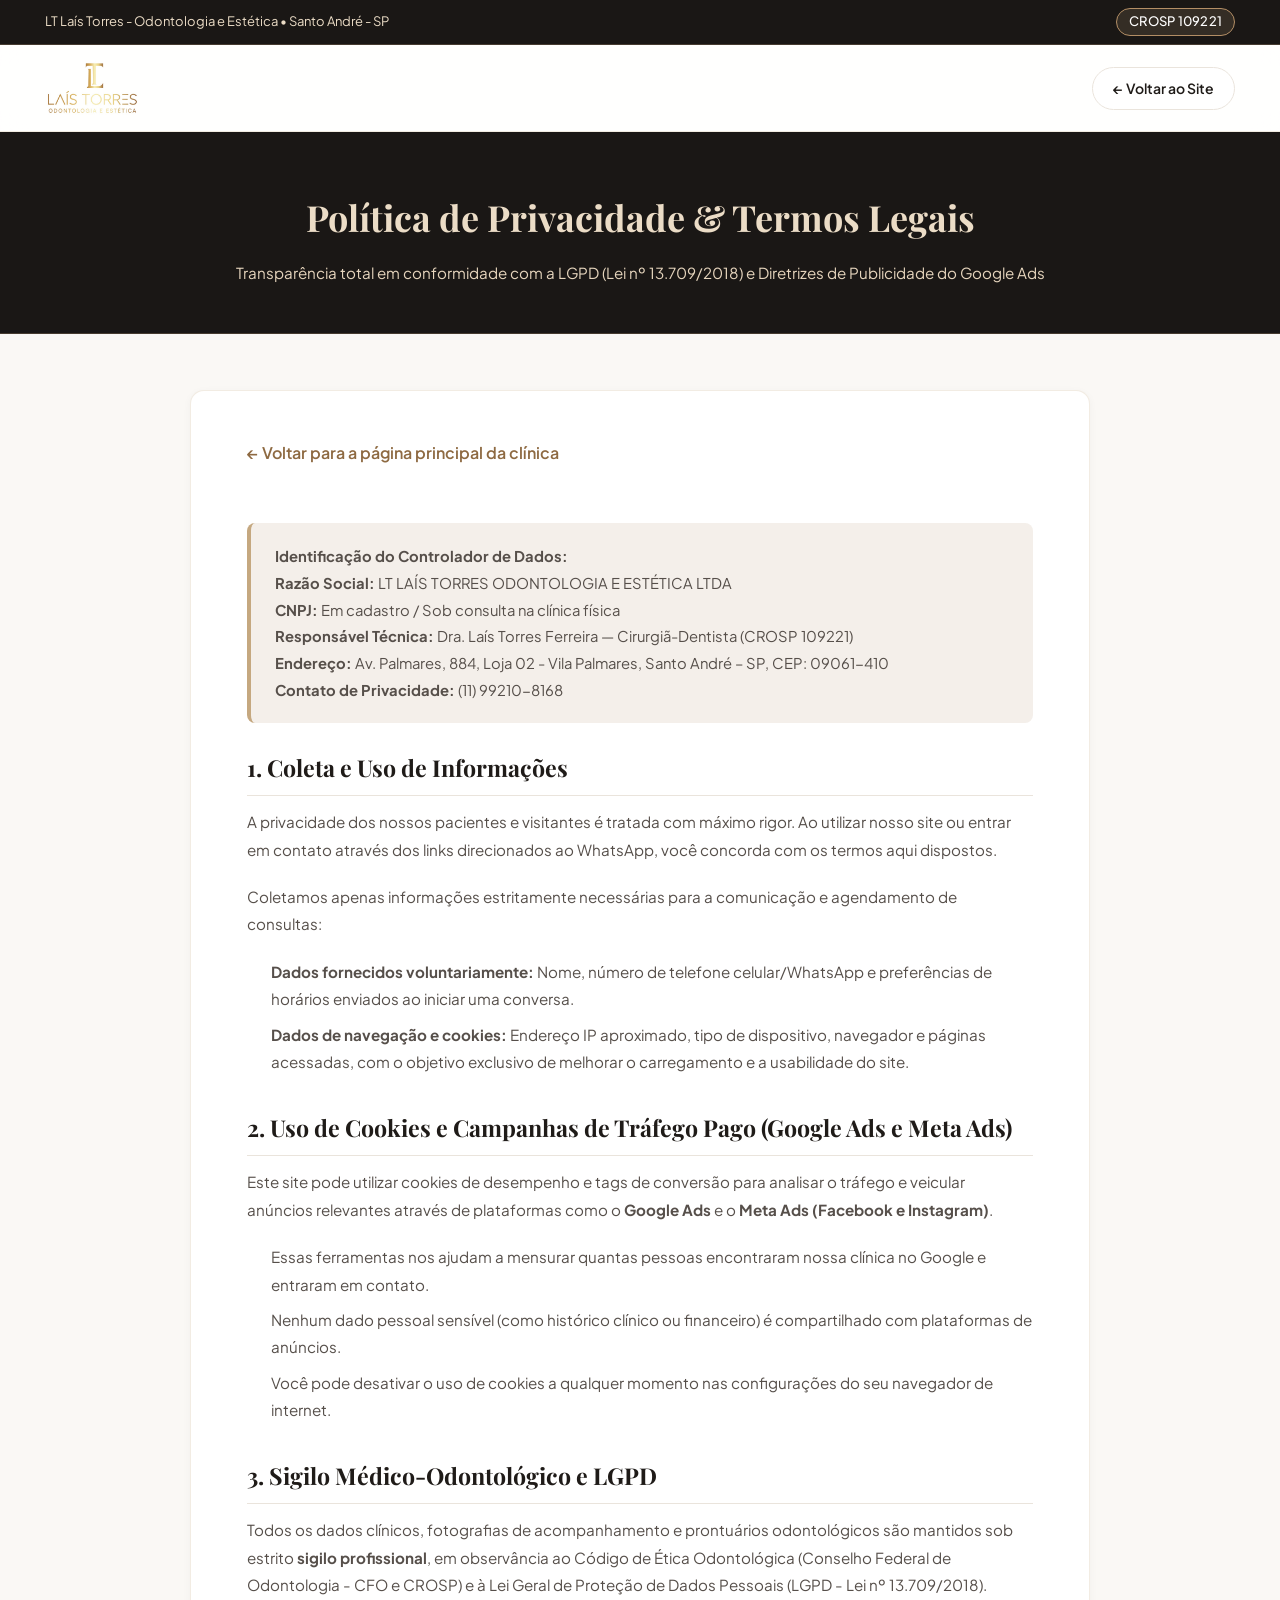
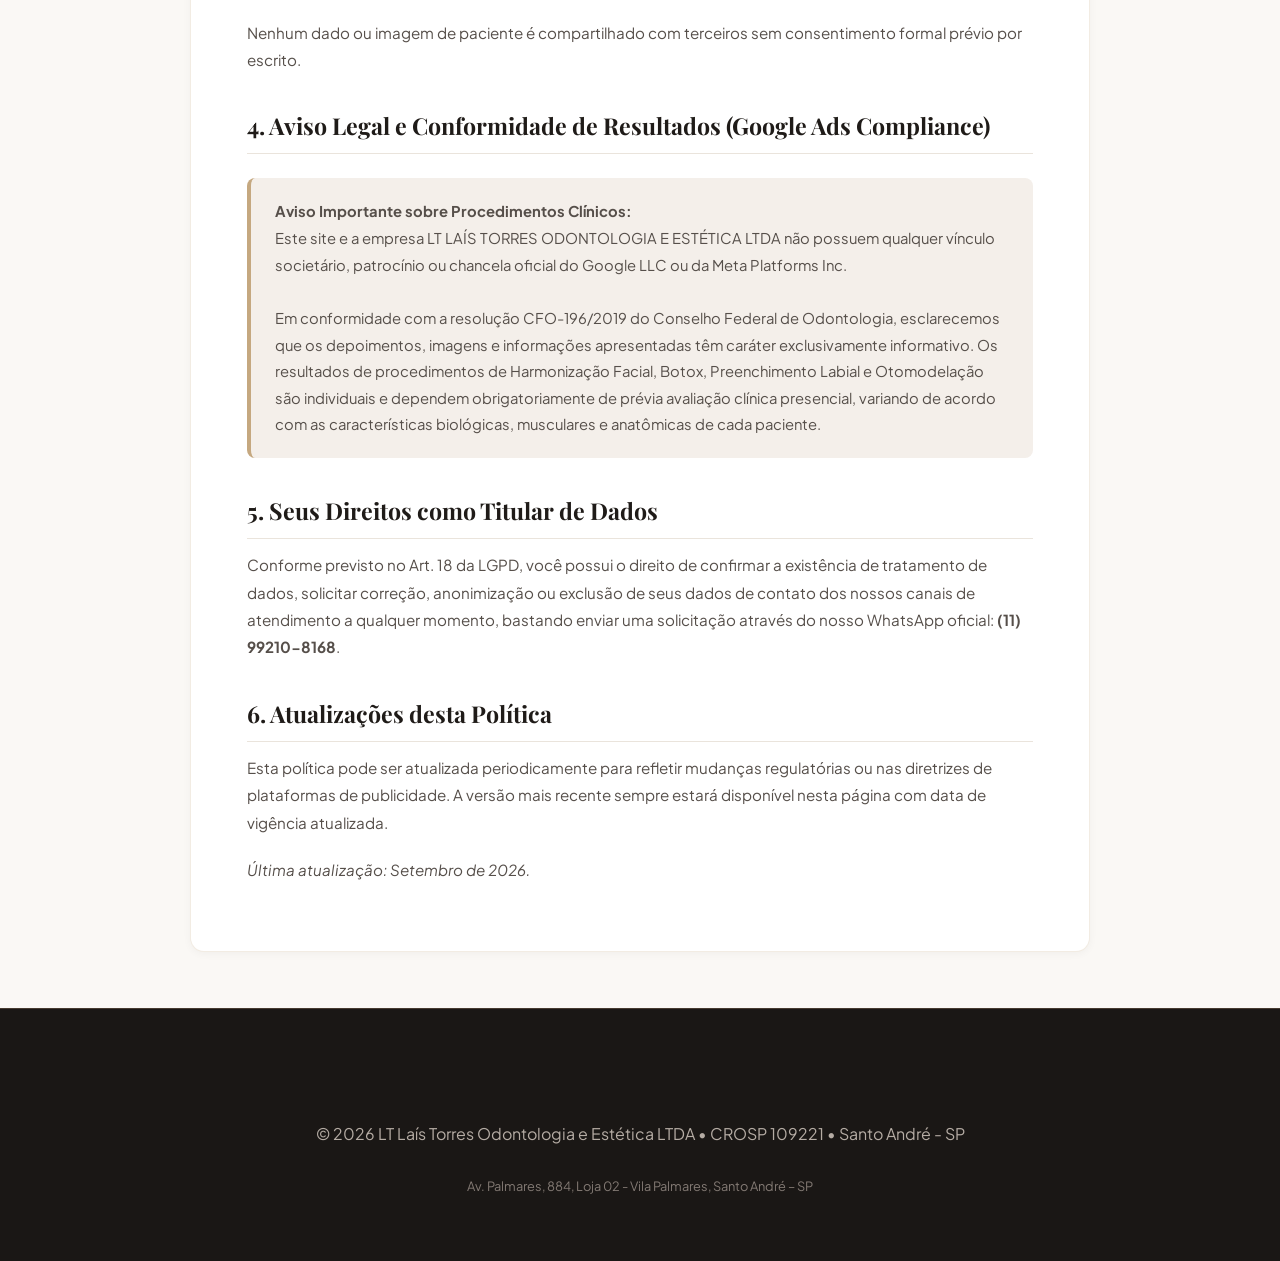
==== politica-de-privacidade.html @ 97883594 "feat: adiciona pagina de Politica de Privacidade, dados legais (CNPJ/Razao Social) e conformidade Go" ====
<!DOCTYPE html>
<html lang="pt-BR">
<head>
  <meta charset="UTF-8" />
  <meta name="viewport" content="width=device-width, initial-scale=1.0" />
  <title>Política de Privacidade & Termos de Uso | Dra. Laís Torres - Santo André</title>
  
  <meta name="description" content="Política de Privacidade e Proteção de Dados (LGPD) da Clínica Dra. Laís Torres - Odontologia e Estética em Santo André - SP." />
  <meta name="robots" content="noindex, follow" />
  <link rel="canonical" href="https://ricardorickbony-lgtm.github.io/clinica-lais-torres/politica-de-privacidade.html" />

  <!-- Google Fonts: Playfair Display + Plus Jakarta Sans -->
  <link rel="preconnect" href="https://fonts.googleapis.com" />
  <link rel="preconnect" href="https://fonts.gstatic.com" crossorigin />
  <link href="https://fonts.googleapis.com/css2?family=Playfair+Display:wght@600;700&family=Plus+Jakarta+Sans:wght@300;400;500;600;700&display=swap" rel="stylesheet" />

  <link rel="stylesheet" href="css/styles.css" />
  <style>
    .legal-page-header {
      background: var(--dark-bg);
      color: #FFFFFF;
      padding: 3.5rem 0 3rem;
      border-bottom: 1px solid var(--dark-border);
      text-align: center;
    }
    .legal-page-header h1 {
      font-family: var(--font-serif);
      font-size: 2.25rem;
      color: var(--text-gold-light);
      margin-bottom: 0.75rem;
    }
    .legal-page-header p {
      color: var(--gold-300);
      font-size: 0.95rem;
    }
    .legal-content-wrap {
      max-width: 900px;
      margin: 3.5rem auto;
      background: #FFFFFF;
      padding: 3rem 3.5rem;
      border-radius: var(--radius-md);
      border: 1px solid var(--border-light);
      box-shadow: var(--shadow-sm);
      line-height: 1.8;
      color: var(--text-secondary);
    }
    .legal-content-wrap h2 {
      font-family: var(--font-serif);
      font-size: 1.45rem;
      color: var(--text-primary);
      margin-top: 2rem;
      margin-bottom: 0.75rem;
      border-bottom: 1px solid var(--border-subtle);
      padding-bottom: 0.4rem;
    }
    .legal-content-wrap h2:first-of-type {
      margin-top: 0;
    }
    .legal-content-wrap p, .legal-content-wrap ul {
      margin-bottom: 1.25rem;
      font-size: 0.95rem;
    }
    .legal-content-wrap ul {
      padding-left: 1.5rem;
    }
    .legal-content-wrap li {
      margin-bottom: 0.5rem;
    }
    .legal-highlight-box {
      background: var(--bg-surface-alt);
      border-left: 4px solid var(--gold-500);
      padding: 1.25rem 1.5rem;
      border-radius: var(--radius-sm);
      margin: 1.5rem 0;
      font-size: 0.925rem;
    }
    .btn-back-home {
      display: inline-flex;
      align-items: center;
      gap: 0.5rem;
      color: var(--gold-700);
      font-weight: 600;
      margin-bottom: 2rem;
      text-decoration: none;
    }
    .btn-back-home:hover {
      color: var(--text-primary);
    }
    @media (max-width: 768px) {
      .legal-content-wrap {
        padding: 2rem 1.5rem;
        margin: 1.5rem auto;
      }
      .legal-page-header h1 {
        font-size: 1.75rem;
      }
    }
  </style>
</head>
<body>

  <!-- Top bar minimalista -->
  <aside class="top-bar">
    <div class="container top-bar-content">
      <div class="top-bar-item">
        <span>LT Laís Torres - Odontologia e Estética • Santo André - SP</span>
      </div>
      <div class="top-bar-item badge-cro">
        <span>CROSP 109221</span>
      </div>
    </div>
  </aside>

  <!-- Header simples -->
  <header class="site-header">
    <div class="container header-container">
      <a href="index.html" class="brand" aria-label="Voltar para a página inicial">
        <img src="assets/logo-lais-torres-oficial.png" alt="Dra. Laís Torres - Odontologia e Estética" class="brand-logo-img">
      </a>
      <div class="header-action">
        <a href="index.html" class="btn btn-secondary btn-sm">
          <span>&larr; Voltar ao Site</span>
        </a>
      </div>
    </div>
  </header>

  <header class="legal-page-header">
    <div class="container">
      <h1>Política de Privacidade & Termos Legais</h1>
      <p>Transparência total em conformidade com a LGPD (Lei nº 13.709/2018) e Diretrizes de Publicidade do Google Ads</p>
    </div>
  </header>

  <main class="container">
    <div class="legal-content-wrap">
      <a href="index.html" class="btn-back-home">&larr; Voltar para a página principal da clínica</a>

      <div class="legal-highlight-box">
        <strong>Identificação do Controlador de Dados:</strong><br/>
        <strong>Razão Social:</strong> LT LAÍS TORRES ODONTOLOGIA E ESTÉTICA LTDA<br/>
        <strong>CNPJ:</strong> Em cadastro / Sob consulta na clínica física<br/>
        <strong>Responsável Técnica:</strong> Dra. Laís Torres Ferreira — Cirurgiã-Dentista (CROSP 109221)<br/>
        <strong>Endereço:</strong> Av. Palmares, 884, Loja 02 - Vila Palmares, Santo André – SP, CEP: 09061-410<br/>
        <strong>Contato de Privacidade:</strong> (11) 99210-8168
      </div>

      <h2>1. Coleta e Uso de Informações</h2>
      <p>A privacidade dos nossos pacientes e visitantes é tratada com máximo rigor. Ao utilizar nosso site ou entrar em contato através dos links direcionados ao WhatsApp, você concorda com os termos aqui dispostos.</p>
      <p>Coletamos apenas informações estritamente necessárias para a comunicação e agendamento de consultas:</p>
      <ul>
        <li><strong>Dados fornecidos voluntariamente:</strong> Nome, número de telefone celular/WhatsApp e preferências de horários enviados ao iniciar uma conversa.</li>
        <li><strong>Dados de navegação e cookies:</strong> Endereço IP aproximado, tipo de dispositivo, navegador e páginas acessadas, com o objetivo exclusivo de melhorar o carregamento e a usabilidade do site.</li>
      </ul>

      <h2>2. Uso de Cookies e Campanhas de Tráfego Pago (Google Ads e Meta Ads)</h2>
      <p>Este site pode utilizar cookies de desempenho e tags de conversão para analisar o tráfego e veicular anúncios relevantes através de plataformas como o <strong>Google Ads</strong> e o <strong>Meta Ads (Facebook e Instagram)</strong>.</p>
      <ul>
        <li>Essas ferramentas nos ajudam a mensurar quantas pessoas encontraram nossa clínica no Google e entraram em contato.</li>
        <li>Nenhum dado pessoal sensível (como histórico clínico ou financeiro) é compartilhado com plataformas de anúncios.</li>
        <li>Você pode desativar o uso de cookies a qualquer momento nas configurações do seu navegador de internet.</li>
      </ul>

      <h2>3. Sigilo Médico-Odontológico e LGPD</h2>
      <p>Todos os dados clínicos, fotografias de acompanhamento e prontuários odontológicos são mantidos sob estrito <strong>sigilo profissional</strong>, em observância ao Código de Ética Odontológica (Conselho Federal de Odontologia - CFO e CROSP) e à Lei Geral de Proteção de Dados Pessoais (LGPD - Lei nº 13.709/2018).</p>
      <p>Nenhum dado ou imagem de paciente é compartilhado com terceiros sem consentimento formal prévio por escrito.</p>

      <h2>4. Aviso Legal e Conformidade de Resultados (Google Ads Compliance)</h2>
      <div class="legal-highlight-box">
        <strong>Aviso Importante sobre Procedimentos Clínicos:</strong><br/>
        Este site e a empresa LT LAÍS TORRES ODONTOLOGIA E ESTÉTICA LTDA não possuem qualquer vínculo societário, patrocínio ou chancela oficial do Google LLC ou da Meta Platforms Inc.
        <br/><br/>
        Em conformidade com a resolução CFO-196/2019 do Conselho Federal de Odontologia, esclarecemos que os depoimentos, imagens e informações apresentadas têm caráter exclusivamente informativo. Os resultados de procedimentos de Harmonização Facial, Botox, Preenchimento Labial e Otomodelação são individuais e dependem obrigatoriamente de prévia avaliação clínica presencial, variando de acordo com as características biológicas, musculares e anatômicas de cada paciente.
      </div>

      <h2>5. Seus Direitos como Titular de Dados</h2>
      <p>Conforme previsto no Art. 18 da LGPD, você possui o direito de confirmar a existência de tratamento de dados, solicitar correção, anonimização ou exclusão de seus dados de contato dos nossos canais de atendimento a qualquer momento, bastando enviar uma solicitação através do nosso WhatsApp oficial: <strong>(11) 99210-8168</strong>.</p>

      <h2>6. Atualizações desta Política</h2>
      <p>Esta política pode ser atualizada periodicamente para refletir mudanças regulatórias ou nas diretrizes de plataformas de publicidade. A versão mais recente sempre estará disponível nesta página com data de vigência atualizada.</p>
      <p><em>Última atualização: Setembro de 2026.</em></p>
    </div>
  </main>

  <footer class="site-footer">
    <div class="container footer-bottom-content" style="text-align: center; padding: 2rem 0;">
      <p>© 2026 LT Laís Torres Odontologia e Estética LTDA • CROSP 109221 • Santo André - SP</p>
      <p style="font-size: 0.8rem; color: var(--text-muted); margin-top: 0.5rem;">
        Av. Palmares, 884, Loja 02 - Vila Palmares, Santo André – SP
      </p>
    </div>
  </footer>

</body>
</html>
---- css/styles.css ----
/* ==========================================================================
   Dra. Laís Torres - Landing Page de Alta Conversão & SEO Local
   Design System: Luxo, Estética Facial, Odontologia & Sofisticação
   ========================================================================== */

:root {
  /* Paleta Primária - Ouro Acetinado / Champagne Bronze */
  --gold-300: #E6D5BD;
  --gold-400: #D4B993;
  --gold-500: #C5A880;
  --gold-600: #B38E65;
  --gold-700: #8E6A42;
  --gold-glow: rgba(197, 168, 128, 0.25);

  /* Neutros Claros / Pele & Seda */
  --bg-body: #FAF8F5;
  --bg-surface: #FFFFFF;
  --bg-surface-alt: #F4EFEA;
  --bg-glass: rgba(255, 255, 255, 0.88);
  --border-light: rgba(197, 168, 128, 0.22);
  --border-subtle: #EAE4DC;

  /* Neutros Escuros / Carvão & Tipografia Nobre */
  --text-primary: #1F1B18;
  --text-secondary: #564F4A;
  --text-muted: #837A74;
  --text-on-dark: #FFFFFF;
  --text-gold-light: #EBDCC6;

  /* Dark Theme Elements / Banner Nobre */
  --dark-bg: #1A1715;
  --dark-surface: #25211E;
  --dark-border: rgba(197, 168, 128, 0.25);

  /* WhatsApp & Interação */
  --whatsapp: #25D366;
  --whatsapp-hover: #20BA5A;
  --whatsapp-glow: rgba(37, 211, 102, 0.35);

  /* Tipografia */
  --font-serif: 'Playfair Display', Georgia, serif;
  --font-sans: 'Plus Jakarta Sans', system-ui, -apple-system, sans-serif;

  /* Efeitos e Sombras */
  --shadow-sm: 0 2px 8px rgba(31, 27, 24, 0.04);
  --shadow-md: 0 8px 24px rgba(31, 27, 24, 0.08);
  --shadow-lg: 0 16px 40px rgba(31, 27, 24, 0.12);
  --shadow-gold: 0 8px 25px rgba(197, 168, 128, 0.3);

  /* Transições Suaves */
  --transition-fast: 0.2s cubic-bezier(0.4, 0, 0.2, 1);
  --transition-normal: 0.35s cubic-bezier(0.4, 0, 0.2, 1);
  --transition-slow: 0.6s cubic-bezier(0.4, 0, 0.2, 1);

  --radius-sm: 8px;
  --radius-md: 14px;
  --radius-lg: 22px;
  --radius-pill: 9999px;
}

/* Reset Universal & Base */
*, *::before, *::after {
  box-sizing: border-box;
  margin: 0;
  padding: 0;
}

html {
  scroll-behavior: smooth;
  font-size: 16px;
  -webkit-font-smoothing: antialiased;
  -moz-osx-font-smoothing: grayscale;
}

body {
  font-family: var(--font-sans);
  background-color: var(--bg-body);
  color: var(--text-primary);
  line-height: 1.65;
  overflow-x: hidden;
}

img, svg {
  display: block;
  max-width: 100%;
}

a {
  color: inherit;
  text-decoration: none;
  transition: var(--transition-fast);
}

ul {
  list-style: none;
}

button {
  font-family: inherit;
  border: none;
  background: none;
  cursor: pointer;
  outline: none;
}

/* Container Responsivo */
.container {
  width: 100%;
  max-width: 1200px;
  margin-left: auto;
  margin-right: auto;
  padding-left: 1.5rem;
  padding-right: 1.5rem;
}

/* ==========================================================================
   1. Top Bar Informativa
   ========================================================================== */
.top-bar {
  background-color: var(--dark-bg);
  color: var(--text-gold-light);
  font-size: 0.8125rem;
  border-bottom: 1px solid var(--dark-border);
  padding: 0.5rem 0;
}

.top-bar-content {
  display: flex;
  justify-content: space-between;
  align-items: center;
  flex-wrap: wrap;
  gap: 1.25rem;
  width: 100%;
  max-width: 1650px;
  margin-left: auto;
  margin-right: auto;
  padding-left: clamp(1.5rem, 3.5vw, 4rem);
  padding-right: clamp(1.5rem, 3.5vw, 4rem);
}

.top-bar-item {
  display: flex;
  align-items: center;
  gap: 0.4rem;
}

.top-bar-item .icon {
  width: 14px;
  height: 14px;
  color: var(--gold-400);
}

.badge-cro {
  background: rgba(197, 168, 128, 0.15);
  border: 1px solid var(--gold-600);
  border-radius: var(--radius-pill);
  padding: 0.15rem 0.75rem;
  color: #FFFFFF;
  font-weight: 500;
  letter-spacing: 0.02em;
}

.top-bar-link a {
  display: flex;
  align-items: center;
  gap: 0.35rem;
  color: var(--text-gold-light);
  opacity: 0.9;
}
.top-bar-link a:hover {
  color: #FFFFFF;
}

.top-bar-socials {
  display: flex;
  align-items: center;
  gap: 0.85rem;
}

.top-social-link {
  display: inline-flex;
  align-items: center;
  gap: 0.35rem;
  color: var(--gold-300);
  font-size: 0.78rem;
  font-weight: 500;
  text-decoration: none;
  transition: color var(--transition-fast);
}

.top-social-link:hover {
  color: #FFFFFF;
}

.top-social-link svg {
  width: 14px;
  height: 14px;
}

/* ==========================================================================
   2. Header & Sticky Nav
   ========================================================================== */
.site-header {
  position: sticky;
  top: 0;
  z-index: 1000;
  background: var(--bg-glass);
  backdrop-filter: blur(12px);
  -webkit-backdrop-filter: blur(12px);
  border-bottom: 1px solid var(--border-light);
  transition: all var(--transition-normal);
}

.site-header.scrolled {
  background: rgba(255, 255, 255, 0.96);
  box-shadow: var(--shadow-sm);
  padding: 0.25rem 0;
}

.header-container {
  display: flex;
  justify-content: space-between;
  align-items: center;
  height: 86px;
  width: 100%;
  max-width: 1650px;
  margin-left: auto;
  margin-right: auto;
  padding-left: clamp(1.5rem, 3.5vw, 4rem);
  padding-right: clamp(1.5rem, 3.5vw, 4rem);
}

/* Brand Logo */
.brand {
  display: flex;
  align-items: center;
  text-decoration: none;
  flex-shrink: 0;
  margin-right: clamp(1.25rem, 2.5vw, 3.5rem);
}

.brand-logo-img {
  height: 54px;
  width: auto;
  max-width: 240px;
  object-fit: contain;
  display: block;
  transition: transform var(--transition-fast), opacity var(--transition-fast);
}

.brand:hover .brand-logo-img {
  transform: scale(1.03);
}

.footer-logo-img {
  height: 56px;
  width: auto;
  max-width: 240px;
  object-fit: contain;
  display: block;
  margin-bottom: 1.25rem;
  border-radius: var(--radius-sm);
}

/* Main Navigation */
.main-nav {
  display: flex;
  align-items: center;
  justify-content: center;
  flex-grow: 1;
}

.main-nav .nav-list {
  display: flex;
  align-items: center;
  justify-content: center;
  gap: clamp(1.2rem, 1.8vw, 2.4rem);
}

.nav-link {
  font-size: 0.925rem;
  font-weight: 500;
  color: var(--text-secondary);
  position: relative;
  padding: 0.5rem 0.25rem;
  white-space: nowrap;
  letter-spacing: 0.01em;
}

.nav-link::after {
  content: '';
  position: absolute;
  bottom: 0;
  left: 0;
  width: 0%;
  height: 2px;
  background: var(--gold-500);
  transition: width var(--transition-fast);
}

.nav-link:hover {
  color: var(--gold-600);
}

.nav-link:hover::after {
  width: 100%;
}

.header-action {
  display: flex;
  align-items: center;
  gap: 1.5rem;
  flex-shrink: 0;
  margin-left: clamp(1.25rem, 2.5vw, 3.5rem);
}

.header-social-group {
  display: flex;
  align-items: center;
  gap: 0.65rem;
  padding-right: 1.5rem;
  border-right: 1px solid var(--border-light);
}

.header-social-btn {
  display: flex;
  align-items: center;
  justify-content: center;
  width: 40px;
  height: 40px;
  border-radius: var(--radius-pill);
  background: var(--bg-surface-alt);
  color: var(--gold-700);
  border: 1px solid var(--border-light);
  transition: all var(--transition-fast);
}

.header-social-btn:hover {
  background: var(--gold-500);
  color: #FFFFFF;
  transform: translateY(-2px);
  box-shadow: var(--shadow-sm);
}

.header-social-btn svg {
  width: 18px;
  height: 18px;
}

/* Mobile Toggle Hamburger */
.mobile-toggle {
  display: none;
  flex-direction: column;
  justify-content: space-between;
  width: 26px;
  height: 18px;
}

.mobile-toggle .bar {
  display: block;
  width: 100%;
  height: 2px;
  background-color: var(--text-primary);
  border-radius: 2px;
  transition: var(--transition-fast);
}

/* ==========================================================================
   3. Botões & Componentes de Ação
   ========================================================================== */
.btn {
  display: inline-flex;
  align-items: center;
  justify-content: center;
  gap: 0.5rem;
  font-weight: 600;
  border-radius: var(--radius-pill);
  transition: all var(--transition-normal);
  text-align: center;
  white-space: nowrap;
  cursor: pointer;
}

.btn-sm {
  padding: 0.55rem 1.25rem;
  font-size: 0.875rem;
}

.btn-lg {
  padding: 0.85rem 1.85rem;
  font-size: 1rem;
}

.btn-xl {
  padding: 1.1rem 2.5rem;
  font-size: 1.125rem;
}

.btn-primary {
  background: linear-gradient(135deg, var(--gold-500) 0%, var(--gold-600) 100%);
  color: #FFFFFF;
  box-shadow: var(--shadow-gold);
}

.btn-primary:hover {
  background: linear-gradient(135deg, var(--gold-400) 0%, var(--gold-500) 100%);
  box-shadow: 0 10px 30px rgba(197, 168, 128, 0.45);
  transform: translateY(-2px);
}

.btn-secondary {
  background: rgba(255, 255, 255, 0.9);
  color: var(--text-primary);
  border: 1px solid var(--border-subtle);
  backdrop-filter: blur(4px);
}

.btn-secondary:hover {
  border-color: var(--gold-500);
  color: var(--gold-700);
  background: #FFFFFF;
  transform: translateY(-2px);
}

.btn-gold {
  background: linear-gradient(135deg, #DFCAAC 0%, #C5A880 100%);
  color: var(--dark-bg);
  box-shadow: 0 10px 25px rgba(0, 0, 0, 0.25);
  font-weight: 700;
}

.btn-gold:hover {
  background: #FFFFFF;
  color: var(--dark-bg);
  transform: translateY(-2px);
}

.btn-outline-dark {
  border: 1px solid var(--text-muted);
  color: var(--text-primary);
  padding: 0.5rem 1.2rem;
  font-size: 0.85rem;
  border-radius: var(--radius-pill);
  display: inline-flex;
  align-items: center;
  gap: 0.4rem;
}

.btn-outline-dark:hover {
  border-color: var(--gold-600);
  color: var(--gold-600);
  background: rgba(197, 168, 128, 0.05);
}

.icon-btn {
  width: 18px;
  height: 18px;
}

.icon-btn-arrow {
  width: 16px;
  height: 16px;
  transition: transform var(--transition-fast);
}

.btn:hover .icon-btn-arrow {
  transform: translateX(4px);
}

/* ==========================================================================
   4. Hero Section
   ========================================================================== */
.hero-section {
  position: relative;
  padding: 4.5rem 0 5rem;
  background: radial-gradient(circle at 10% 10%, #FFFDFB 0%, var(--bg-body) 60%, #F5ECE2 100%);
  overflow: hidden;
}

.hero-decor {
  position: absolute;
  width: 450px;
  height: 450px;
  border-radius: 50%;
  filter: blur(80px);
  pointer-events: none;
  opacity: 0.45;
}

.decor-top-right {
  top: -150px;
  right: -100px;
  background: #EED7C0;
}

.decor-bottom-left {
  bottom: -150px;
  left: -100px;
  background: #F3E4D5;
}

.hero-grid {
  display: grid;
  grid-template-columns: 1.15fr 0.85fr;
  align-items: center;
  gap: 3.5rem;
  position: relative;
  z-index: 2;
}

.badge-pill {
  display: inline-flex;
  align-items: center;
  gap: 0.5rem;
  background: rgba(197, 168, 128, 0.12);
  border: 1px solid var(--border-light);
  border-radius: var(--radius-pill);
  padding: 0.35rem 1rem;
  font-size: 0.85rem;
  font-weight: 600;
  color: var(--gold-700);
  margin-bottom: 1.5rem;
}

.badge-dot {
  width: 8px;
  height: 8px;
  background-color: var(--gold-600);
  border-radius: 50%;
  box-shadow: 0 0 0 3px rgba(179, 142, 101, 0.25);
  animation: pulse 2s infinite;
}

@keyframes pulse {
  0% { box-shadow: 0 0 0 0 rgba(179, 142, 101, 0.4); }
  70% { box-shadow: 0 0 0 6px rgba(179, 142, 101, 0); }
  100% { box-shadow: 0 0 0 0 rgba(179, 142, 101, 0); }
}

.hero-title {
  font-family: var(--font-serif);
  font-size: 2.85rem;
  line-height: 1.2;
  font-weight: 600;
  color: var(--text-primary);
  margin-bottom: 1.5rem;
}

.highlight-serif {
  font-style: italic;
  color: var(--gold-600);
  font-weight: 500;
}

.hero-description {
  font-size: 1.1rem;
  color: var(--text-secondary);
  line-height: 1.7;
  margin-bottom: 2.25rem;
  max-width: 580px;
}

.hero-cta-group {
  display: flex;
  flex-wrap: wrap;
  gap: 1rem;
  margin-bottom: 2.5rem;
}

.hero-trust-bar {
  display: flex;
  align-items: center;
  flex-wrap: wrap;
  gap: 1.25rem;
  padding-top: 1.5rem;
  border-top: 1px solid var(--border-subtle);
}

.trust-item {
  display: flex;
  flex-direction: column;
}

.trust-stars {
  color: #F5A623;
  letter-spacing: 2px;
  font-size: 0.95rem;
}

.trust-text {
  font-size: 0.8125rem;
  color: var(--text-muted);
}

.trust-highlight {
  font-weight: 700;
  font-size: 0.95rem;
  color: var(--gold-700);
}

.trust-divider {
  width: 1px;
  height: 32px;
  background-color: var(--border-subtle);
}

/* Hero Specialist Visual Glass Card */
.hero-media {
  display: flex;
  justify-content: center;
}

.card-hero-glass {
  background: linear-gradient(145deg, rgba(255, 255, 255, 0.95) 0%, rgba(250, 245, 238, 0.85) 100%);
  border: 1px solid rgba(255, 255, 255, 0.8);
  box-shadow: var(--shadow-lg), 0 0 0 1px var(--border-light);
  border-radius: var(--radius-lg);
  padding: 2.25rem 2rem;
  width: 100%;
  max-width: 430px;
  backdrop-filter: blur(10px);
  position: relative;
  transition: transform var(--transition-normal);
}

.card-hero-glass:hover {
  transform: translateY(-4px);
}

.specialist-avatar-wrap {
  display: flex;
  justify-content: center;
  margin-bottom: 1.5rem;
}

.avatar-photo-wrapper {
  width: 120px;
  height: 120px;
  border-radius: 50%;
  padding: 4px;
  background: linear-gradient(135deg, var(--gold-400) 0%, var(--gold-600) 100%);
  box-shadow: var(--shadow-md), 0 0 25px rgba(197, 168, 128, 0.45);
}

.avatar-photo {
  width: 100%;
  height: 100%;
  border-radius: 50%;
  object-fit: cover;
  object-position: center 20%;
  border: 3px solid #FFFFFF;
}

/* Imagens dos Procedimentos */
.procedure-image-wrap {
  width: 100%;
  height: 190px;
  border-radius: var(--radius-md);
  overflow: hidden;
  margin-bottom: 1.25rem;
  box-shadow: var(--shadow-sm);
  border: 1px solid var(--border-subtle);
}

.procedure-img {
  width: 100%;
  height: 100%;
  object-fit: cover;
  transition: transform var(--transition-normal);
}

.procedure-card:hover .procedure-img {
  transform: scale(1.05);
}

/* Foto da Especialista no Sobre */
.about-photo-wrapper {
  width: 100%;
  height: 320px;
  border-radius: var(--radius-md);
  overflow: hidden;
  margin-bottom: 1.75rem;
  box-shadow: var(--shadow-md);
  border: 3px solid #FFFFFF;
}

.about-specialist-photo {
  width: 100%;
  height: 100%;
  object-fit: cover;
  object-position: center 15%;
  transition: transform var(--transition-normal);
}

.about-card-frame:hover .about-specialist-photo {
  transform: scale(1.03);
}

/* Espaço da Clínica Consultório */
.clinic-space-card {
  margin-top: 3.5rem;
  background: #FFFFFF;
  border: 1px solid var(--border-subtle);
  border-radius: var(--radius-lg);
  overflow: hidden;
  display: grid;
  grid-template-columns: 1.2fr 0.8fr;
  box-shadow: var(--shadow-md);
}

.clinic-space-img-wrap {
  position: relative;
  min-height: 340px;
}

.clinic-space-img {
  width: 100%;
  height: 100%;
  object-fit: cover;
}

.clinic-space-content {
  padding: 2.75rem 2.25rem;
  display: flex;
  flex-direction: column;
  justify-content: center;
}

@media (max-width: 900px) {
  .clinic-space-card {
    grid-template-columns: 1fr;
  }
  .clinic-space-img-wrap {
    min-height: 240px;
  }
}

.card-hero-body {
  text-align: center;
}

.card-hero-name {
  font-family: var(--font-serif);
  font-size: 1.6rem;
  font-weight: 700;
  color: var(--text-primary);
  margin-bottom: 0.25rem;
}

.card-hero-subtitle {
  font-size: 0.875rem;
  color: var(--gold-600);
  font-weight: 600;
  letter-spacing: 0.04em;
  margin-bottom: 1.25rem;
}

.card-hero-tags {
  display: flex;
  flex-wrap: wrap;
  justify-content: center;
  gap: 0.4rem;
  margin-bottom: 1.25rem;
}

.tag {
  background: var(--bg-surface-alt);
  color: var(--text-secondary);
  font-size: 0.75rem;
  font-weight: 600;
  padding: 0.25rem 0.65rem;
  border-radius: var(--radius-pill);
  border: 1px solid var(--border-subtle);
}

.card-hero-quote {
  font-style: italic;
  font-size: 0.875rem;
  color: var(--text-secondary);
  background: rgba(197, 168, 128, 0.08);
  border-radius: var(--radius-sm);
  padding: 0.85rem 1rem;
  margin-bottom: 1.25rem;
  line-height: 1.5;
}

.card-hero-location {
  display: flex;
  align-items: center;
  justify-content: center;
  gap: 0.4rem;
  font-size: 0.8125rem;
  color: var(--text-muted);
  font-weight: 500;
}

.icon-inline {
  width: 14px;
  height: 14px;
  color: var(--gold-600);
}

/* ==========================================================================
   5. Proof Strip (Benefícios & Biossegurança)
   ========================================================================== */
.proof-strip {
  background: #FFFFFF;
  border-top: 1px solid var(--border-subtle);
  border-bottom: 1px solid var(--border-subtle);
  padding: 2.25rem 0;
}

.proof-grid {
  display: grid;
  grid-template-columns: repeat(4, 1fr);
  gap: 2rem;
}

.proof-feature {
  display: flex;
  align-items: flex-start;
  gap: 1rem;
}

.proof-icon {
  width: 44px;
  height: 44px;
  flex-shrink: 0;
  border-radius: 12px;
  background: rgba(197, 168, 128, 0.12);
  display: flex;
  align-items: center;
  justify-content: center;
  color: var(--gold-600);
}

.proof-icon svg {
  width: 22px;
  height: 22px;
}

.proof-text strong {
  display: block;
  font-size: 0.95rem;
  color: var(--text-primary);
  margin-bottom: 0.2rem;
}

.proof-text span {
  font-size: 0.8125rem;
  color: var(--text-secondary);
  line-height: 1.45;
}

/* ==========================================================================
   6. Seções Padrão & Títulos
   ========================================================================== */
.section {
  padding: 5.5rem 0;
}

.section-header {
  text-align: center;
  max-width: 680px;
  margin: 0 auto 3.5rem;
}

.section-eyebrow {
  display: inline-block;
  font-size: 0.8125rem;
  text-transform: uppercase;
  letter-spacing: 0.2em;
  font-weight: 700;
  color: var(--gold-600);
  margin-bottom: 0.75rem;
}

.section-title {
  font-family: var(--font-serif);
  font-size: 2.35rem;
  font-weight: 600;
  line-height: 1.25;
  color: var(--text-primary);
  margin-bottom: 1rem;
}

.section-subtitle {
  font-size: 1.05rem;
  color: var(--text-secondary);
  line-height: 1.6;
}

/* ==========================================================================
   7. Procedimentos (Cards de Serviços)
   ========================================================================== */
.procedures-grid {
  display: grid;
  grid-template-columns: repeat(3, 1fr);
  gap: 2rem;
}

.procedure-card {
  background: #FFFFFF;
  border: 1px solid var(--border-subtle);
  border-radius: var(--radius-lg);
  padding: 2.25rem 1.85rem;
  position: relative;
  display: flex;
  flex-direction: column;
  transition: all var(--transition-normal);
  box-shadow: var(--shadow-sm);
}

.procedure-card:hover {
  transform: translateY(-6px);
  border-color: var(--gold-400);
  box-shadow: var(--shadow-lg);
}

.card-featured {
  border: 1.5px solid var(--gold-500);
  background: linear-gradient(180deg, #FFFFFF 0%, #FAF6F0 100%);
}

.procedure-badge {
  position: absolute;
  top: 1.25rem;
  right: 1.5rem;
  background: rgba(197, 168, 128, 0.15);
  color: var(--gold-700);
  font-size: 0.75rem;
  font-weight: 700;
  padding: 0.2rem 0.65rem;
  border-radius: var(--radius-pill);
}

.badge-gold {
  background: var(--gold-600);
  color: #FFFFFF;
}

.procedure-header {
  margin-bottom: 1.25rem;
}

.procedure-icon {
  width: 50px;
  height: 50px;
  border-radius: 14px;
  background: rgba(197, 168, 128, 0.12);
  display: flex;
  align-items: center;
  justify-content: center;
  color: var(--gold-600);
  margin-bottom: 1.25rem;
}

.procedure-icon svg {
  width: 26px;
  height: 26px;
}

.procedure-title {
  font-family: var(--font-serif);
  font-size: 1.35rem;
  font-weight: 700;
  color: var(--text-primary);
  line-height: 1.3;
}

.procedure-desc {
  font-size: 0.925rem;
  color: var(--text-secondary);
  line-height: 1.6;
  margin-bottom: 1.5rem;
  flex-grow: 1;
}

.procedure-points {
  border-top: 1px solid var(--border-subtle);
  padding-top: 1.25rem;
  margin-bottom: 1.5rem;
}

.procedure-points li {
  position: relative;
  padding-left: 1.25rem;
  font-size: 0.85rem;
  color: var(--text-primary);
  margin-bottom: 0.5rem;
  line-height: 1.4;
}

.procedure-points li::before {
  content: "•";
  color: var(--gold-600);
  font-size: 1.25rem;
  position: absolute;
  left: 0;
  top: -0.2rem;
}

.procedure-footer {
  margin-top: auto;
}

.card-btn {
  display: flex;
  align-items: center;
  justify-content: space-between;
  font-weight: 600;
  font-size: 0.875rem;
  color: var(--gold-700);
  padding: 0.75rem 1rem;
  background: var(--bg-surface-alt);
  border-radius: var(--radius-sm);
  transition: all var(--transition-fast);
}

.card-btn:hover {
  background: var(--gold-600);
  color: #FFFFFF;
}

.card-btn .arrow {
  transition: transform var(--transition-fast);
}

.card-btn:hover .arrow {
  transform: translateX(4px);
}

/* ==========================================================================
   8. Sobre a Especialista
   ========================================================================== */
.about-section {
  background: #FFFFFF;
}

.about-grid {
  display: grid;
  grid-template-columns: 0.9fr 1.1fr;
  gap: 4rem;
  align-items: center;
}

.about-visual {
  display: flex;
  justify-content: center;
}

.about-card-frame {
  position: relative;
  width: 100%;
  max-width: 440px;
  background: linear-gradient(135deg, #FAF7F2 0%, #F0E6D8 100%);
  border-radius: var(--radius-lg);
  border: 1px solid var(--border-light);
  box-shadow: var(--shadow-lg);
  padding: 3rem 2.25rem;
}

.about-initials-badge {
  position: absolute;
  top: -16px;
  right: 24px;
  background: var(--dark-bg);
  color: var(--text-gold-light);
  border-radius: var(--radius-pill);
  padding: 0.4rem 1.1rem;
  font-size: 0.8rem;
  display: flex;
  align-items: center;
  gap: 0.4rem;
  box-shadow: var(--shadow-md);
}

.about-initials-badge strong {
  color: #FFFFFF;
  letter-spacing: 0.05em;
}

.about-badge-pioneer {
  display: inline-block;
  background: var(--gold-600);
  color: #FFFFFF;
  font-size: 0.75rem;
  font-weight: 700;
  text-transform: uppercase;
  letter-spacing: 0.1em;
  padding: 0.35rem 0.85rem;
  border-radius: var(--radius-pill);
  margin-bottom: 1.25rem;
}

.about-card-title {
  font-family: var(--font-serif);
  font-size: 2rem;
  font-weight: 700;
  color: var(--text-primary);
  margin-bottom: 0.25rem;
}

.about-card-subtitle {
  font-size: 0.95rem;
  color: var(--gold-700);
  font-weight: 600;
  margin-bottom: 1.5rem;
}

.about-divider {
  width: 50px;
  height: 2px;
  background: var(--gold-500);
  margin-bottom: 1.5rem;
}

.about-highlights li {
  display: flex;
  align-items: flex-start;
  gap: 0.75rem;
  font-size: 0.9rem;
  color: var(--text-secondary);
  margin-bottom: 0.85rem;
  line-height: 1.45;
}

.about-highlights .check {
  color: var(--gold-600);
  font-weight: 700;
}

.about-content .about-p {
  font-size: 1.05rem;
  color: var(--text-secondary);
  line-height: 1.75;
  margin-bottom: 1.25rem;
}

.about-stats-grid {
  display: grid;
  grid-template-columns: repeat(3, 1fr);
  gap: 1rem;
  margin: 2.25rem 0;
  padding: 1.5rem 0;
  border-top: 1px solid var(--border-subtle);
  border-bottom: 1px solid var(--border-subtle);
}

.stat-card {
  display: flex;
  flex-direction: column;
}

.stat-num {
  font-family: var(--font-serif);
  font-size: 1.85rem;
  font-weight: 700;
  color: var(--gold-600);
  line-height: 1.1;
  margin-bottom: 0.25rem;
}

.stat-label {
  font-size: 0.8rem;
  color: var(--text-muted);
  line-height: 1.35;
}

/* ==========================================================================
   9. Diferenciais da Clínica
   ========================================================================== */
.differentials-section {
  background: var(--bg-surface-alt);
}

.differentials-grid {
  display: grid;
  grid-template-columns: repeat(4, 1fr);
  gap: 1.75rem;
}

.diff-card {
  background: #FFFFFF;
  border: 1px solid var(--border-subtle);
  border-radius: var(--radius-md);
  padding: 2.25rem 1.65rem;
  position: relative;
  transition: all var(--transition-normal);
}

.diff-card:hover {
  transform: translateY(-4px);
  border-color: var(--gold-400);
  box-shadow: var(--shadow-md);
}

.diff-number {
  font-family: var(--font-serif);
  font-size: 2.2rem;
  font-weight: 700;
  color: var(--gold-300);
  line-height: 1;
  margin-bottom: 1rem;
}

.diff-title {
  font-size: 1.1rem;
  font-weight: 700;
  color: var(--text-primary);
  margin-bottom: 0.75rem;
  line-height: 1.35;
}

.diff-desc {
  font-size: 0.875rem;
  color: var(--text-secondary);
  line-height: 1.6;
}

/* ==========================================================================
   10. Depoimentos (Slider & Google Badge)
   ========================================================================== */
.testimonials-section {
  background: #FFFFFF;
  overflow: hidden;
}

.testimonials-slider-container {
  position: relative;
  max-width: 1050px;
  margin: 0 auto 3rem;
}

.testimonials-track {
  display: grid;
  grid-template-columns: repeat(3, 1fr);
  gap: 1.75rem;
  transition: transform var(--transition-normal);
}

.testimonial-card {
  background: var(--bg-body);
  border: 1px solid var(--border-subtle);
  border-radius: var(--radius-md);
  padding: 2rem;
  display: flex;
  flex-direction: column;
  justify-content: space-between;
}

.testimonial-rating {
  margin-bottom: 1.25rem;
}

.testimonial-rating .stars {
  color: #F5A623;
  letter-spacing: 2px;
  font-size: 1rem;
  display: block;
  margin-bottom: 0.25rem;
}

.testimonial-rating .source {
  font-size: 0.75rem;
  color: var(--text-muted);
}

.testimonial-text {
  font-size: 0.95rem;
  color: var(--text-secondary);
  line-height: 1.65;
  font-style: italic;
  margin-bottom: 1.5rem;
  flex-grow: 1;
}

.testimonial-author {
  display: flex;
  align-items: center;
  gap: 0.85rem;
}

.author-avatar {
  width: 42px;
  height: 42px;
  border-radius: 50%;
  background: linear-gradient(135deg, var(--gold-400), var(--gold-600));
  color: #FFFFFF;
  display: flex;
  align-items: center;
  justify-content: center;
  font-weight: 700;
  font-size: 0.85rem;
}

.author-info strong {
  display: block;
  font-size: 0.925rem;
  color: var(--text-primary);
}

.author-info span {
  font-size: 0.775rem;
  color: var(--text-muted);
}

.slider-controls {
  display: flex;
  align-items: center;
  justify-content: center;
  gap: 1.5rem;
  margin-top: 2rem;
}

.slider-btn {
  width: 44px;
  height: 44px;
  border-radius: 50%;
  border: 1px solid var(--border-subtle);
  background: #FFFFFF;
  color: var(--text-primary);
  display: flex;
  align-items: center;
  justify-content: center;
  font-size: 1.2rem;
  transition: all var(--transition-fast);
}

.slider-btn:hover {
  background: var(--gold-600);
  color: #FFFFFF;
  border-color: var(--gold-600);
}

.slider-dots {
  display: flex;
  gap: 0.5rem;
}

.slider-dots .dot {
  width: 10px;
  height: 10px;
  border-radius: 50%;
  background: var(--border-subtle);
  cursor: pointer;
  transition: all var(--transition-fast);
}

.slider-dots .dot.active {
  background: var(--gold-600);
  width: 24px;
  border-radius: var(--radius-pill);
}

/* Google Badge Box */
.google-badge-box {
  max-width: 650px;
  margin: 0 auto;
  background: #FFFFFF;
  border: 1px solid var(--border-light);
  border-radius: var(--radius-pill);
  padding: 0.85rem 1.75rem;
  display: flex;
  align-items: center;
  justify-content: space-between;
  box-shadow: var(--shadow-sm);
  flex-wrap: wrap;
  gap: 1rem;
}

.google-logo-wrap {
  display: flex;
  align-items: center;
  gap: 0.85rem;
}

.google-badge-info strong {
  display: block;
  font-size: 0.9rem;
  color: var(--text-primary);
}

.google-badge-info span {
  font-size: 0.8rem;
  color: var(--text-muted);
}

/* ==========================================================================
   11. FAQ Section (Accordion)
   ========================================================================== */
.faq-section {
  background: var(--bg-body);
}

.faq-container {
  max-width: 800px;
}

.faq-list {
  display: flex;
  flex-direction: column;
  gap: 1rem;
}

.faq-item {
  background: #FFFFFF;
  border: 1px solid var(--border-subtle);
  border-radius: var(--radius-md);
  overflow: hidden;
  transition: border-color var(--transition-fast);
}

.faq-item.active {
  border-color: var(--gold-400);
  box-shadow: var(--shadow-sm);
}

.faq-question {
  width: 100%;
  padding: 1.35rem 1.65rem;
  display: flex;
  justify-content: space-between;
  align-items: center;
  gap: 1rem;
  text-align: left;
  font-size: 1.05rem;
  font-weight: 600;
  color: var(--text-primary);
}

.faq-icon {
  font-size: 1.5rem;
  color: var(--gold-600);
  transition: transform var(--transition-normal);
  line-height: 1;
}

.faq-item.active .faq-icon {
  transform: rotate(45deg);
}

.faq-answer {
  max-height: 0;
  overflow: hidden;
  transition: max-height var(--transition-normal);
  padding: 0 1.65rem;
}

.faq-item.active .faq-answer {
  max-height: 300px;
  padding-bottom: 1.5rem;
}

.faq-answer p {
  font-size: 0.95rem;
  color: var(--text-secondary);
  line-height: 1.7;
}

/* ==========================================================================
   12. Localização & Mapa
   ========================================================================== */
.location-section {
  background: #FFFFFF;
}

.location-grid {
  display: grid;
  grid-template-columns: 1fr 1fr;
  gap: 3.5rem;
  align-items: center;
}

.location-text {
  font-size: 1.05rem;
  color: var(--text-secondary);
  line-height: 1.7;
  margin-bottom: 2rem;
}

.contact-details {
  display: flex;
  flex-direction: column;
  gap: 1.35rem;
  margin-bottom: 2rem;
}

.contact-item {
  display: flex;
  align-items: flex-start;
  gap: 1rem;
}

.contact-icon {
  width: 40px;
  height: 40px;
  border-radius: 10px;
  background: rgba(197, 168, 128, 0.12);
  display: flex;
  align-items: center;
  justify-content: center;
  color: var(--gold-600);
  flex-shrink: 0;
}

.contact-icon svg {
  width: 20px;
  height: 20px;
}

.contact-item strong {
  display: block;
  font-size: 0.95rem;
  color: var(--text-primary);
  margin-bottom: 0.2rem;
}

.contact-item p {
  font-size: 0.875rem;
  color: var(--text-secondary);
}

.btn-copy-address {
  font-size: 0.75rem;
  color: var(--gold-700);
  font-weight: 600;
  text-decoration: underline;
  margin-top: 0.25rem;
  cursor: pointer;
}

.map-card-wrapper {
  position: relative;
  border-radius: var(--radius-lg);
  overflow: hidden;
  box-shadow: var(--shadow-md);
  border: 1px solid var(--border-subtle);
}

.map-overlay-badge {
  position: absolute;
  bottom: 1.25rem;
  left: 1.25rem;
  background: rgba(26, 23, 21, 0.92);
  color: #FFFFFF;
  padding: 0.65rem 1.15rem;
  border-radius: var(--radius-pill);
  font-size: 0.8125rem;
  display: flex;
  align-items: center;
  gap: 0.5rem;
  backdrop-filter: blur(8px);
}

.pulse-pin {
  width: 8px;
  height: 8px;
  border-radius: 50%;
  background: var(--gold-400);
  box-shadow: 0 0 0 3px rgba(212, 185, 147, 0.4);
}

/* ==========================================================================
   13. Final CTA Banner
   ========================================================================== */
.final-cta-section {
  background: var(--bg-body);
  padding: 3rem 0 6rem;
}

.final-cta-card {
  background: linear-gradient(135deg, var(--dark-bg) 0%, #2A2420 100%);
  border-radius: var(--radius-lg);
  padding: 4.5rem 3rem;
  text-align: center;
  position: relative;
  overflow: hidden;
  color: #FFFFFF;
  box-shadow: var(--shadow-lg);
}

.final-cta-decor {
  position: absolute;
  top: -50%;
  left: -20%;
  width: 140%;
  height: 200%;
  background: radial-gradient(circle at center, rgba(197, 168, 128, 0.15) 0%, transparent 70%);
  pointer-events: none;
}

.text-gold-light {
  color: var(--gold-300);
}

.final-cta-title {
  font-family: var(--font-serif);
  font-size: 2.5rem;
  line-height: 1.25;
  font-weight: 600;
  max-width: 700px;
  margin: 0.75rem auto 1.5rem;
}

.final-cta-text {
  font-size: 1.1rem;
  color: var(--text-gold-light);
  opacity: 0.9;
  max-width: 600px;
  margin: 0 auto 2.5rem;
  line-height: 1.65;
}

.final-cta-footnote {
  margin-top: 1.5rem;
  font-size: 0.8125rem;
  color: var(--text-gold-light);
  opacity: 0.65;
}

/* ==========================================================================
   14. Footer
   ========================================================================== */
.site-footer {
  background: var(--dark-bg);
  color: #B5ACA4;
  padding: 5rem 0 2rem;
  border-top: 1px solid var(--dark-border);
}

.footer-grid {
  display: grid;
  grid-template-columns: 1.4fr 1fr 1fr 1.2fr;
  gap: 3rem;
  margin-bottom: 4rem;
}

.footer-logo {
  display: flex;
  flex-direction: column;
  margin-bottom: 1.25rem;
}

.footer-logo .brand-name {
  color: #FFFFFF;
}

.footer-bio {
  font-size: 0.875rem;
  line-height: 1.6;
  margin-bottom: 1.25rem;
}

.footer-cro {
  font-size: 0.8125rem;
  color: var(--text-gold-light);
  line-height: 1.5;
}

.footer-title {
  font-family: var(--font-serif);
  font-size: 1.15rem;
  color: #FFFFFF;
  margin-bottom: 1.25rem;
  letter-spacing: 0.05em;
}

.footer-links li {
  margin-bottom: 0.65rem;
}

.footer-links a {
  font-size: 0.875rem;
  color: #B5ACA4;
}

.footer-links a:hover {
  color: var(--gold-400);
}

.footer-contact-p {
  font-size: 0.875rem;
  margin-bottom: 1rem;
  line-height: 1.5;
}

.footer-socials {
  display: flex;
  gap: 0.75rem;
  margin-top: 1.25rem;
}

.social-icon {
  width: 38px;
  height: 38px;
  border-radius: 50%;
  background: rgba(255, 255, 255, 0.08);
  display: flex;
  align-items: center;
  justify-content: center;
  color: #FFFFFF;
  transition: all var(--transition-fast);
}

.social-icon:hover {
  background: var(--gold-600);
  color: #FFFFFF;
  transform: translateY(-2px);
}

.social-icon svg {
  width: 18px;
  height: 18px;
}

.footer-legal-badge {
  margin-top: 1.25rem;
  padding: 1rem 1.15rem;
  background: rgba(255, 255, 255, 0.04);
  border: 1px solid rgba(197, 168, 128, 0.2);
  border-radius: var(--radius-sm);
  font-size: 0.8125rem;
  line-height: 1.6;
}

.company-legal-name {
  color: var(--text-gold-light);
  margin-bottom: 0.25rem;
}

.company-cnpj {
  color: #FFFFFF;
  margin-bottom: 0.35rem;
}

.cnpj-val {
  color: var(--gold-400);
  font-weight: 600;
  letter-spacing: 0.05em;
}

.legal-badge-link {
  color: var(--gold-400) !important;
  font-weight: 600;
}

.footer-bottom {
  border-top: 1px solid rgba(255, 255, 255, 0.08);
  padding: 2.5rem 0 2rem;
  font-size: 0.8125rem;
}

.footer-bottom-content {
  display: flex;
  flex-direction: column;
  gap: 1.25rem;
}

.footer-bottom-info {
  display: flex;
  justify-content: space-between;
  align-items: center;
  flex-wrap: wrap;
  gap: 1rem;
}

.footer-legal-links {
  display: flex;
  align-items: center;
  gap: 0.75rem;
  flex-wrap: wrap;
}

.footer-legal-links a {
  color: var(--gold-300);
  font-size: 0.8rem;
  transition: color var(--transition-fast);
}

.footer-legal-links a:hover {
  color: #FFFFFF;
  text-decoration: underline;
}

.footer-legal-links .sep {
  color: rgba(255, 255, 255, 0.3);
  font-size: 0.75rem;
}

.footer-disclaimer-box {
  background: rgba(0, 0, 0, 0.25);
  border: 1px solid rgba(255, 255, 255, 0.05);
  border-radius: var(--radius-sm);
  padding: 0.85rem 1.25rem;
}

.footer-disclaimer {
  opacity: 0.65;
  font-size: 0.75rem;
  line-height: 1.5;
  margin: 0;
}

.footer-disclaimer strong {
  color: var(--gold-300);
  opacity: 0.9;
}

/* ==========================================================================
   15. Botão Flutuante de WhatsApp
   ========================================================================== */
.floating-whatsapp-container {
  position: fixed;
  bottom: 2rem;
  right: 2rem;
  z-index: 999;
}

.floating-whatsapp-btn {
  width: 62px;
  height: 62px;
  border-radius: 50%;
  background: var(--whatsapp);
  color: #FFFFFF;
  display: flex;
  align-items: center;
  justify-content: center;
  box-shadow: 0 8px 24px var(--whatsapp-glow);
  position: relative;
  transition: transform var(--transition-fast);
}

.floating-whatsapp-btn:hover {
  transform: scale(1.08);
  background: var(--whatsapp-hover);
}

.whatsapp-icon-wrapper svg {
  width: 34px;
  height: 34px;
}

.online-indicator {
  position: absolute;
  top: 2px;
  right: 2px;
  width: 14px;
  height: 14px;
  background-color: #2ECC71;
  border: 2px solid #FFFFFF;
  border-radius: 50%;
}

.floating-tooltip {
  position: absolute;
  right: 74px;
  background: var(--dark-bg);
  color: #FFFFFF;
  font-size: 0.8125rem;
  font-weight: 600;
  padding: 0.45rem 0.95rem;
  border-radius: var(--radius-pill);
  white-space: nowrap;
  box-shadow: var(--shadow-md);
  pointer-events: none;
  opacity: 0;
  transform: translateX(10px);
  transition: all var(--transition-fast);
}

.floating-whatsapp-container:hover .floating-tooltip {
  opacity: 1;
  transform: translateX(0);
}

/* ==========================================================================
   16. Toast Notification
   ========================================================================== */
.toast-notification {
  position: fixed;
  bottom: 2rem;
  left: 50%;
  transform: translateX(-50%) translateY(100px);
  background: var(--dark-bg);
  color: #FFFFFF;
  padding: 0.75rem 1.5rem;
  border-radius: var(--radius-pill);
  font-size: 0.875rem;
  font-weight: 500;
  border: 1px solid var(--gold-600);
  box-shadow: var(--shadow-lg);
  z-index: 10000;
  opacity: 0;
  transition: all var(--transition-normal);
  pointer-events: none;
}

.toast-notification.show {
  transform: translateX(-50%) translateY(0);
  opacity: 1;
}

/* ==========================================================================
   17. Responsividade Mobile (Media Queries)
   ========================================================================== */
@media (max-width: 1024px) {
  .hero-grid {
    grid-template-columns: 1fr;
    text-align: center;
    gap: 3rem;
  }

  .badge-pill {
    margin-left: auto;
    margin-right: auto;
  }

  .hero-description {
    margin-left: auto;
    margin-right: auto;
  }

  .hero-cta-group {
    justify-content: center;
  }

  .hero-trust-bar {
    justify-content: center;
  }

  .procedures-grid {
    grid-template-columns: repeat(2, 1fr);
  }

  .about-grid {
    grid-template-columns: 1fr;
    text-align: center;
  }

  .about-divider {
    margin-left: auto;
    margin-right: auto;
  }

  .about-action {
    display: flex;
    justify-content: center;
  }

  .differentials-grid {
    grid-template-columns: repeat(2, 1fr);
  }

  .testimonials-track {
    grid-template-columns: 1fr;
  }

  .location-grid {
    grid-template-columns: 1fr;
  }

  .footer-grid {
    grid-template-columns: repeat(2, 1fr);
  }
}

@media (max-width: 1180px) and (min-width: 769px) {
  .header-social-group {
    display: none;
  }
  .header-action {
    margin-left: 1rem;
  }
  .brand {
    margin-right: 1rem;
  }
}

@media (max-width: 768px) {
  .header-container {
    height: 72px;
    padding-left: 1.25rem;
    padding-right: 1.25rem;
  }

  .brand {
    margin-right: 0;
  }

  .brand-logo-img {
    height: 42px;
    max-width: 165px;
  }

  .top-bar-content {
    justify-content: center;
    text-align: center;
    padding-left: 1rem;
    padding-right: 1rem;
  }

  .top-bar-link {
    display: none;
  }

  .header-action {
    margin-left: 0;
    gap: 0.75rem;
  }

  .header-social-group {
    padding-right: 0;
    border-right: none;
  }

  .mobile-toggle {
    display: flex;
  }

  .main-nav {
    position: fixed;
    top: 72px;
    left: 0;
    width: 100%;
    background: #FFFFFF;
    border-bottom: 1px solid var(--border-light);
    padding: 1.5rem 2rem;
    box-shadow: var(--shadow-lg);
    transform: translateY(-150%);
    transition: transform var(--transition-normal);
  }

  .main-nav.open {
    transform: translateY(0);
  }

  .main-nav .nav-list {
    flex-direction: column;
    gap: 1.25rem;
  }

  .header-action .cta-whatsapp {
    display: none;
  }

  .hero-title {
    font-size: 2.2rem;
  }

  .proof-grid {
    grid-template-columns: 1fr;
    gap: 1.5rem;
  }

  .procedures-grid {
    grid-template-columns: 1fr;
  }

  .differentials-grid {
    grid-template-columns: 1fr;
  }

  .about-stats-grid {
    grid-template-columns: 1fr;
    gap: 1.5rem;
  }

  .final-cta-card {
    padding: 3rem 1.5rem;
  }

  .final-cta-title {
    font-size: 1.85rem;
  }

  .footer-grid {
    grid-template-columns: 1fr;
    gap: 2.5rem;
  }

  .footer-bottom-content {
    flex-direction: column;
    text-align: center;
  }

  .floating-whatsapp-container {
    bottom: 1.25rem;
    right: 1.25rem;
  }

  .floating-tooltip {
    display: none;
  }
}

/* ==========================================================================
   15. Persona da Especialista & Filosofia Clínica (Dra. Laís Torres)
   ========================================================================== */
.persona-quote {
  position: relative;
  background: rgba(197, 168, 128, 0.08);
  border-left: 3px solid var(--gold-600);
  border-radius: 0 var(--radius-sm) var(--radius-sm) 0;
  padding: 1.25rem 1.5rem;
  margin: 1.5rem 0 1.75rem;
}

.persona-quote p {
  font-family: var(--font-serif);
  font-style: italic;
  font-size: 1.05rem;
  line-height: 1.6;
  color: var(--text-primary);
  margin-bottom: 0.5rem;
}

.persona-quote .quote-author {
  display: block;
  font-size: 0.85rem;
  font-weight: 700;
  color: var(--gold-700);
  text-transform: uppercase;
  letter-spacing: 0.05em;
}

.persona-pillars-grid {
  display: grid;
  grid-template-columns: repeat(2, 1fr);
  gap: 1.25rem;
  margin: 1.75rem 0;
}

.persona-pillar-item {
  background: var(--bg-surface-alt);
  border: 1px solid var(--border-subtle);
  border-radius: var(--radius-sm);
  padding: 1.15rem 1rem;
  transition: all var(--transition-fast);
}

.persona-pillar-item:hover {
  border-color: var(--gold-400);
  background: #FFFFFF;
  box-shadow: var(--shadow-sm);
}

.pillar-header {
  display: flex;
  align-items: center;
  gap: 0.6rem;
  margin-bottom: 0.4rem;
}

.pillar-icon {
  width: 28px;
  height: 28px;
  border-radius: 8px;
  background: rgba(197, 168, 128, 0.15);
  display: flex;
  align-items: center;
  justify-content: center;
  color: var(--gold-700);
  font-size: 0.85rem;
  font-weight: 700;
  flex-shrink: 0;
}

.pillar-title {
  font-size: 0.925rem;
  font-weight: 700;
  color: var(--text-primary);
}

.pillar-desc {
  font-size: 0.825rem;
  color: var(--text-secondary);
  line-height: 1.5;
  margin: 0;
}

/* ==========================================================================
   16. Galeria Real do Consultório & Atendimento (Google Meu Negócio)
   ========================================================================== */
.clinic-gallery-section {
  background: linear-gradient(180deg, #FFFFFF 0%, var(--bg-surface-alt) 100%);
  padding: 5.5rem 0;
}

.clinic-gallery-grid {
  display: grid;
  grid-template-columns: repeat(3, 1fr);
  gap: 2rem;
  margin-bottom: 3rem;
}

.clinic-gallery-card {
  background: #FFFFFF;
  border-radius: var(--radius-md);
  border: 1px solid var(--border-subtle);
  overflow: hidden;
  box-shadow: var(--shadow-sm);
  display: flex;
  flex-direction: column;
  transition: all var(--transition-normal);
}

.clinic-gallery-card:hover {
  transform: translateY(-6px);
  border-color: var(--gold-400);
  box-shadow: var(--shadow-lg);
}

.clinic-gallery-img-wrap {
  position: relative;
  width: 100%;
  height: 260px;
  overflow: hidden;
  background: #2A2420;
}

.clinic-gallery-img {
  width: 100%;
  height: 100%;
  object-fit: cover;
  transition: transform var(--transition-normal);
}

.clinic-gallery-card:hover .clinic-gallery-img {
  transform: scale(1.05);
}

.clinic-gallery-tag {
  position: absolute;
  top: 1rem;
  left: 1rem;
  background: rgba(26, 23, 21, 0.88);
  color: var(--text-gold-light);
  font-size: 0.75rem;
  font-weight: 700;
  padding: 0.35rem 0.8rem;
  border-radius: var(--radius-pill);
  backdrop-filter: blur(6px);
  border: 1px solid rgba(197, 168, 128, 0.35);
  letter-spacing: 0.03em;
}

.clinic-gallery-body {
  padding: 1.75rem 1.5rem;
  display: flex;
  flex-direction: column;
  flex-grow: 1;
}

.clinic-gallery-title {
  font-family: var(--font-serif);
  font-size: 1.3rem;
  font-weight: 700;
  color: var(--text-primary);
  margin-bottom: 0.65rem;
}

.clinic-gallery-text {
  font-size: 0.885rem;
  color: var(--text-secondary);
  line-height: 1.6;
  margin-bottom: 1.25rem;
  flex-grow: 1;
}

.clinic-gallery-badge {
  display: inline-flex;
  align-items: center;
  gap: 0.4rem;
  font-size: 0.785rem;
  font-weight: 600;
  color: var(--gold-700);
  background: rgba(197, 168, 128, 0.12);
  padding: 0.3rem 0.7rem;
  border-radius: var(--radius-pill);
  width: fit-content;
}

.clinic-gallery-footer {
  background: #FFFFFF;
  border: 1px solid var(--border-light);
  border-radius: var(--radius-md);
  padding: 2.25rem 2.5rem;
  display: flex;
  align-items: center;
  justify-content: space-between;
  gap: 2rem;
  box-shadow: var(--shadow-sm);
}

.clinic-footer-info h4 {
  font-family: var(--font-serif);
  font-size: 1.35rem;
  font-weight: 700;
  color: var(--text-primary);
  margin-bottom: 0.35rem;
}

.clinic-footer-info p {
  font-size: 0.925rem;
  color: var(--text-secondary);
  margin: 0;
}

.clinic-footer-actions {
  display: flex;
  flex-wrap: wrap;
  gap: 1rem;
  flex-shrink: 0;
}

@media (max-width: 900px) {
  .clinic-gallery-grid {
    grid-template-columns: 1fr;
  }
  .clinic-gallery-footer {
    flex-direction: column;
    text-align: center;
    padding: 1.75rem 1.25rem;
  }
  .clinic-footer-actions {
    justify-content: center;
  }
  .persona-pillars-grid {
    grid-template-columns: 1fr;
  }
}

/* ==========================================================================
   Especialista Social Media Connect Banner
   ========================================================================== */
.specialist-social-banner {
  background: linear-gradient(135deg, #FFFFFF 0%, #FAF6F0 100%);
  border: 1px solid var(--border-light);
  border-radius: var(--radius-md);
  padding: 1.75rem 2rem;
  margin: 2rem 0;
  box-shadow: var(--shadow-sm);
}

.social-banner-badge {
  display: inline-block;
  font-size: 0.72rem;
  text-transform: uppercase;
  letter-spacing: 0.1em;
  font-weight: 700;
  color: var(--gold-700);
  background: rgba(197, 168, 128, 0.15);
  padding: 0.25rem 0.75rem;
  border-radius: var(--radius-pill);
  margin-bottom: 0.5rem;
}

.specialist-social-banner h4 {
  font-family: var(--font-serif);
  font-size: 1.25rem;
  font-weight: 700;
  color: var(--text-primary);
  margin-bottom: 0.35rem;
}

.specialist-social-banner p {
  font-size: 0.9rem;
  color: var(--text-secondary);
  margin-bottom: 1.25rem;
  line-height: 1.5;
}

.social-banner-links {
  display: grid;
  grid-template-columns: repeat(2, 1fr);
  gap: 1rem;
}

.social-btn-card {
  display: flex;
  align-items: center;
  gap: 0.85rem;
  padding: 0.85rem 1.15rem;
  background: #FFFFFF;
  border: 1px solid var(--border-subtle);
  border-radius: var(--radius-sm);
  text-decoration: none;
  transition: all var(--transition-fast);
}

.social-btn-card:hover {
  border-color: var(--gold-500);
  transform: translateY(-2px);
  box-shadow: var(--shadow-sm);
}

.social-btn-icon {
  width: 40px;
  height: 40px;
  border-radius: 50%;
  display: flex;
  align-items: center;
  justify-content: center;
  flex-shrink: 0;
}

.insta-card .social-btn-icon {
  background: linear-gradient(45deg, #f09433, #e6683c, #dc2743, #cc2366, #bc1888);
  color: #FFFFFF;
}

.fb-card .social-btn-icon {
  background: #1877F2;
  color: #FFFFFF;
}

.social-btn-text {
  display: flex;
  flex-direction: column;
  flex-grow: 1;
}

.social-btn-text strong {
  font-size: 0.875rem;
  color: var(--text-primary);
  line-height: 1.2;
}

.social-btn-text span {
  font-size: 0.8rem;
  color: var(--gold-700);
  font-weight: 500;
}

.social-btn-arrow {
  font-size: 1.1rem;
  color: var(--text-muted);
  transition: transform var(--transition-fast);
}

.social-btn-card:hover .social-btn-arrow {
  color: var(--gold-600);
  transform: translateX(4px);
}

@media (max-width: 680px) {
  .specialist-social-banner {
    padding: 1.35rem 1.15rem;
  }
  .social-banner-links {
    grid-template-columns: 1fr;
  }
}
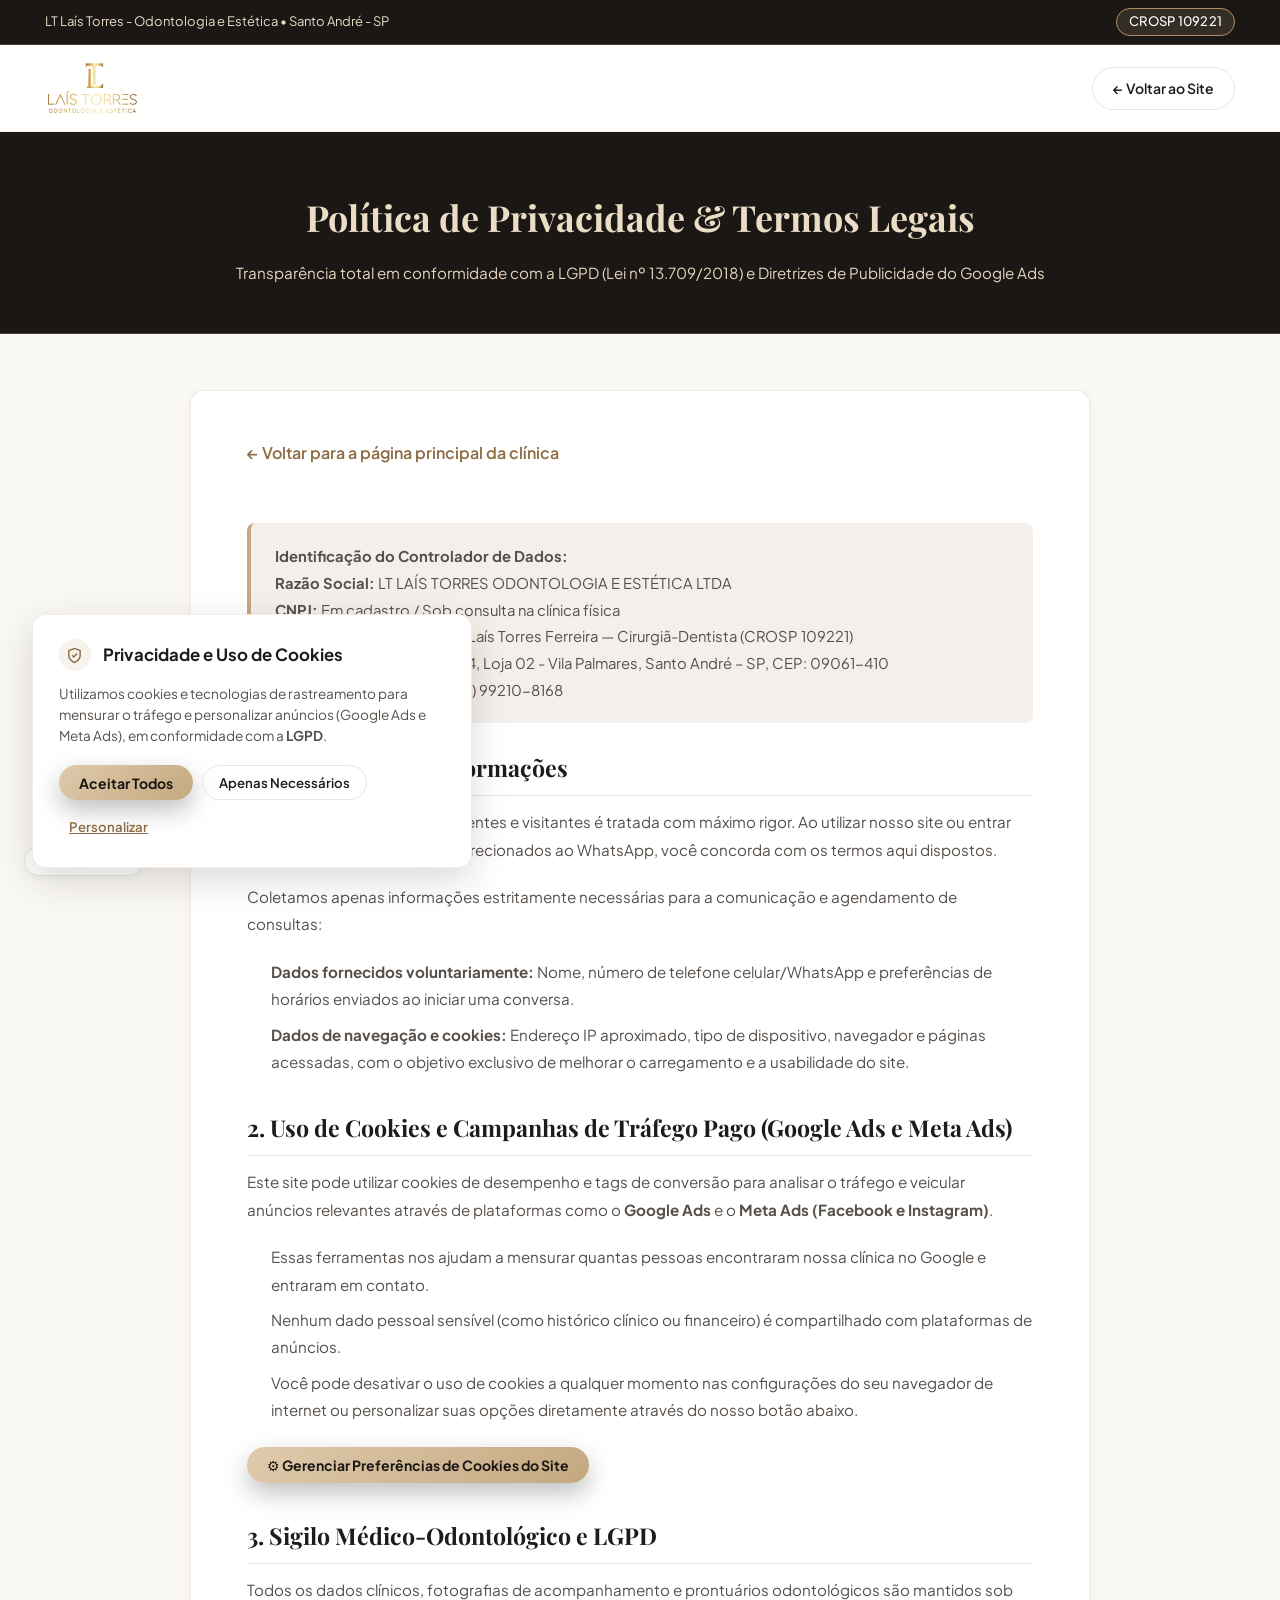
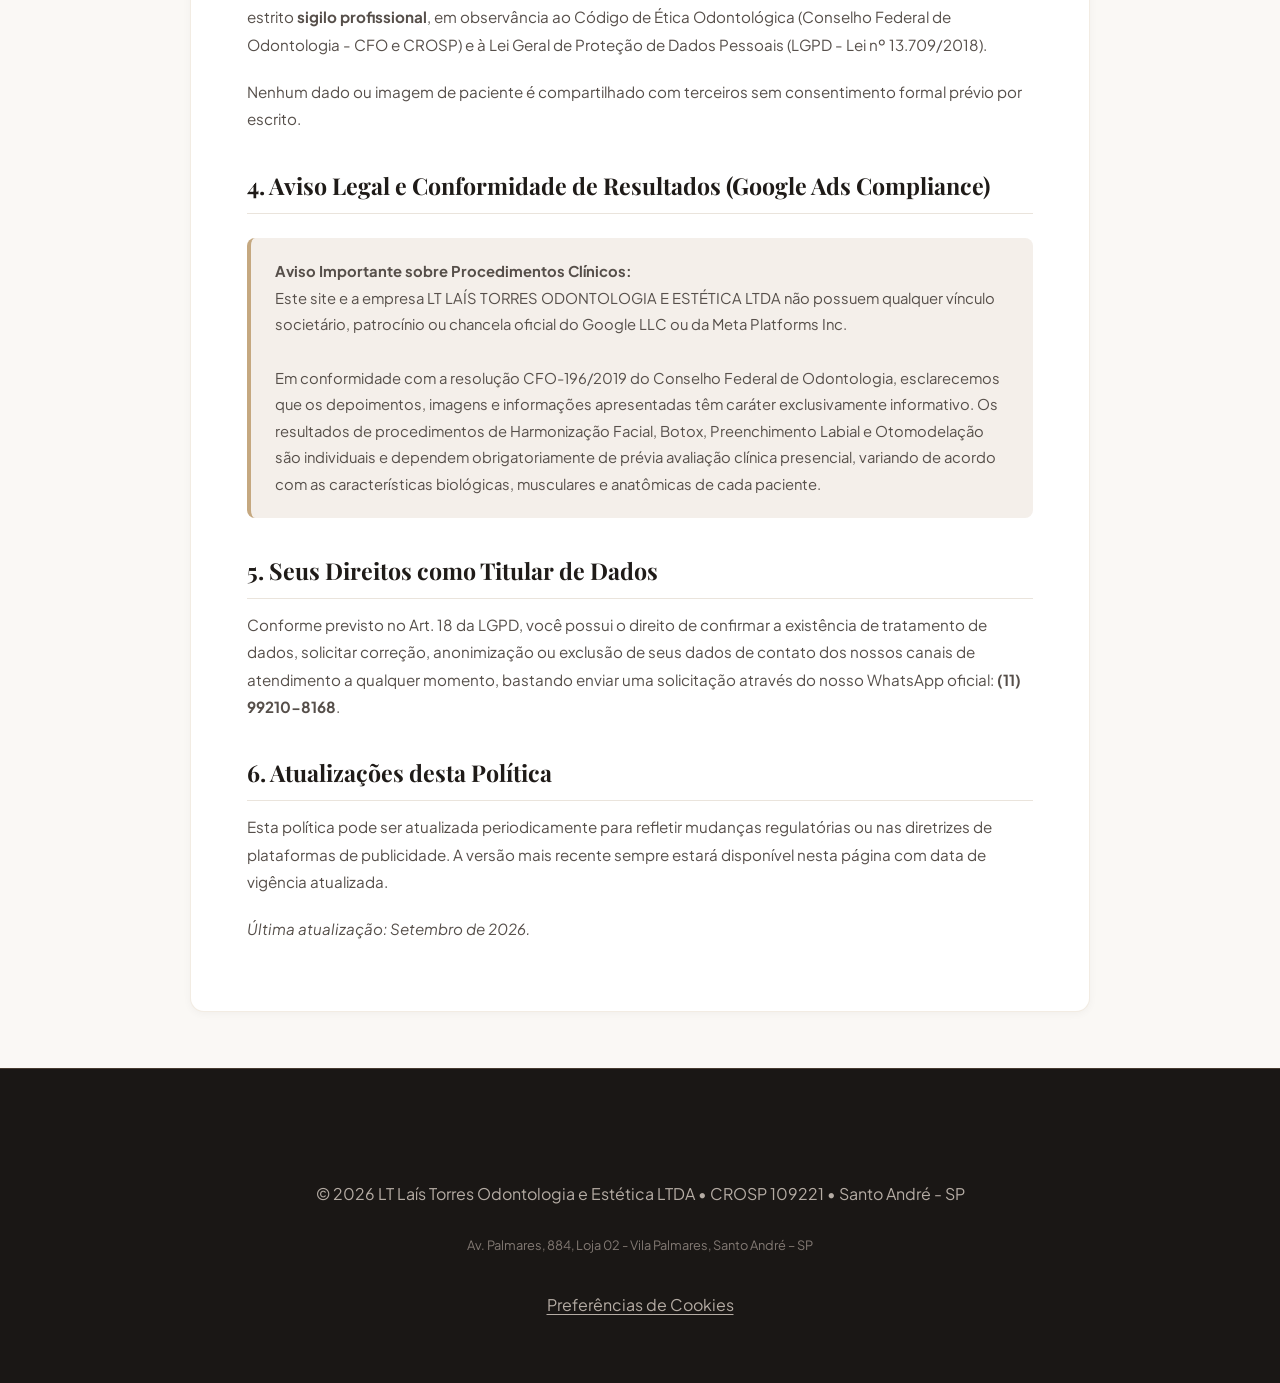
==== commit 5f29d3e6: "feat: adiciona banner de cookies LGPD, Google Consent Mode v2, Meta Pixel e rastreamento de converso" ====
--- a/politica-de-privacidade.html
+++ b/politica-de-privacidade.html
@@ -14,6 +14,37 @@
   <link rel="preconnect" href="https://fonts.gstatic.com" crossorigin />
   <link href="https://fonts.googleapis.com/css2?family=Playfair+Display:wght@600;700&family=Plus+Jakarta+Sans:wght@300;400;500;600;700&display=swap" rel="stylesheet" />
 
+  <!-- Google Consent Mode v2 (Conformidade Google Ads / LGPD) -->
+  <script>
+    window.dataLayer = window.dataLayer || [];
+    function gtag(){dataLayer.push(arguments);}
+
+    var defaultConsent = {
+      'ad_storage': 'denied',
+      'analytics_storage': 'denied',
+      'ad_user_data': 'denied',
+      'ad_personalization': 'denied',
+      'wait_for_update': 500
+    };
+
+    try {
+      var savedConsent = localStorage.getItem('lt_cookie_consent_preferences');
+      if (savedConsent) {
+        var parsed = JSON.parse(savedConsent);
+        if (parsed.marketing) {
+          defaultConsent.ad_storage = 'granted';
+          defaultConsent.ad_user_data = 'granted';
+          defaultConsent.ad_personalization = 'granted';
+        }
+        if (parsed.analytics) {
+          defaultConsent.analytics_storage = 'granted';
+        }
+      }
+    } catch(e) {}
+
+    gtag('consent', 'default', defaultConsent);
+  </script>
+
   <link rel="stylesheet" href="css/styles.css" />
   <style>
     .legal-page-header {
@@ -158,8 +189,13 @@
       <ul>
         <li>Essas ferramentas nos ajudam a mensurar quantas pessoas encontraram nossa clínica no Google e entraram em contato.</li>
         <li>Nenhum dado pessoal sensível (como histórico clínico ou financeiro) é compartilhado com plataformas de anúncios.</li>
-        <li>Você pode desativar o uso de cookies a qualquer momento nas configurações do seu navegador de internet.</li>
+        <li>Você pode desativar o uso de cookies a qualquer momento nas configurações do seu navegador de internet ou personalizar suas opções diretamente através do nosso botão abaixo.</li>
       </ul>
+      <div style="margin: 1.5rem 0;">
+        <button type="button" class="btn btn-gold btn-sm" id="openCookieSettingsFromPolicy">
+          <span>⚙️ Gerenciar Preferências de Cookies do Site</span>
+        </button>
+      </div>
 
       <h2>3. Sigilo Médico-Odontológico e LGPD</h2>
       <p>Todos os dados clínicos, fotografias de acompanhamento e prontuários odontológicos são mantidos sob estrito <strong>sigilo profissional</strong>, em observância ao Código de Ética Odontológica (Conselho Federal de Odontologia - CFO e CROSP) e à Lei Geral de Proteção de Dados Pessoais (LGPD - Lei nº 13.709/2018).</p>
@@ -188,8 +224,138 @@
       <p style="font-size: 0.8rem; color: var(--text-muted); margin-top: 0.5rem;">
         Av. Palmares, 884, Loja 02 - Vila Palmares, Santo André – SP
       </p>
+      <p style="margin-top: 1rem;">
+        <button type="button" class="btn-footer-cookie-pref" id="openCookieSettingsBtn">Preferências de Cookies</button>
+      </p>
     </div>
   </footer>
 
+  <!-- Toast Notification Container -->
+  <div class="toast-notification" id="toastNotification" role="alert" aria-live="polite">
+    <span id="toastMsg">Configurações salvas!</span>
+  </div>
+
+  <!-- Banner de Consentimento de Cookies LGPD -->
+  <aside class="cookie-banner" id="cookieBanner" aria-label="Consentimento de Cookies e Privacidade" role="dialog" aria-modal="false">
+    <div class="cookie-banner-inner">
+      <div class="cookie-banner-header">
+        <div class="cookie-icon-wrapper" aria-hidden="true">
+          <svg viewBox="0 0 24 24" fill="none" stroke="currentColor" stroke-width="2" stroke-linecap="round" stroke-linejoin="round">
+            <path d="M12 22s8-4 8-10V5l-8-3-8 3v7c0 6 8 10 8 10z"/>
+            <path d="M9 12l2 2 4-4"/>
+          </svg>
+        </div>
+        <h3 class="cookie-banner-title">Privacidade e Uso de Cookies</h3>
+      </div>
+      <p class="cookie-banner-text">
+        Utilizamos cookies e tecnologias de rastreamento para mensurar o tráfego e personalizar anúncios (Google Ads e Meta Ads), em conformidade com a <strong>LGPD</strong>.
+      </p>
+      <div class="cookie-banner-actions">
+        <button type="button" class="btn btn-gold btn-sm" id="btnAcceptAllCookies">
+          <span>Aceitar Todos</span>
+        </button>
+        <button type="button" class="btn-outline-cookie" id="btnAcceptEssentialCookies">
+          <span>Apenas Necessários</span>
+        </button>
+        <button type="button" class="btn-text-cookie" id="btnOpenCookieModal">
+          <span>Personalizar</span>
+        </button>
+      </div>
+    </div>
+  </aside>
+
+  <!-- Modal de Preferências Detalhadas de Cookies -->
+  <div class="cookie-modal-backdrop" id="cookieModalBackdrop" role="dialog" aria-modal="true" aria-labelledby="cookieModalTitle" aria-hidden="true">
+    <div class="cookie-modal-card">
+      <div class="cookie-modal-header">
+        <div class="cookie-modal-title-box">
+          <span class="cookie-modal-eyebrow">LT Laís Torres</span>
+          <h3 id="cookieModalTitle" class="cookie-modal-title">Preferências de Cookies</h3>
+        </div>
+        <button type="button" class="cookie-modal-close" id="btnCloseCookieModal" aria-label="Fechar janela">
+          <svg viewBox="0 0 24 24" fill="none" stroke="currentColor" stroke-width="2" stroke-linecap="round" stroke-linejoin="round">
+            <line x1="18" y1="6" x2="6" y2="18"></line>
+            <line x1="6" y1="6" x2="18" y2="18"></line>
+          </svg>
+        </button>
+      </div>
+
+      <div class="cookie-modal-body">
+        <p class="cookie-modal-intro">
+          Respeitamos sua privacidade. Gerencie abaixo quais categorias de cookies e tecnologias de rastreamento você autoriza em nossa página.
+        </p>
+
+        <!-- Categoria 1: Essenciais -->
+        <div class="cookie-category-item">
+          <div class="cookie-cat-header">
+            <div class="cookie-cat-info">
+              <strong class="cookie-cat-name">Cookies Essenciais</strong>
+              <span class="cookie-badge-status badge-required">Sempre Ativos</span>
+            </div>
+            <label class="cookie-switch" aria-label="Cookies Essenciais sempre ativos">
+              <input type="checkbox" checked disabled id="cookieEssential">
+              <span class="cookie-slider disabled"></span>
+            </label>
+          </div>
+          <p class="cookie-cat-desc">
+            Fundamentais para o carregamento correto do site, estabilidade, segurança e para salvar suas preferências de consentimento.
+          </p>
+        </div>
+
+        <!-- Categoria 2: Analíticos -->
+        <div class="cookie-category-item">
+          <div class="cookie-cat-header">
+            <div class="cookie-cat-info">
+              <strong class="cookie-cat-name">Cookies Analíticos</strong>
+              <span class="cookie-badge-status">Google Analytics</span>
+            </div>
+            <label class="cookie-switch" aria-label="Permitir Cookies Analíticos">
+              <input type="checkbox" id="cookieAnalytics" checked>
+              <span class="cookie-slider"></span>
+            </label>
+          </div>
+          <p class="cookie-cat-desc">
+            Ajudam a entender quais procedimentos são mais visitados e a melhorar continuamente a velocidade e conteúdo da página, de forma 100% anônima.
+          </p>
+        </div>
+
+        <!-- Categoria 3: Marketing & Rastreamento -->
+        <div class="cookie-category-item">
+          <div class="cookie-cat-header">
+            <div class="cookie-cat-info">
+              <strong class="cookie-cat-name">Cookies de Marketing & Conversão</strong>
+              <span class="cookie-badge-status">Google Ads & Meta</span>
+            </div>
+            <label class="cookie-switch" aria-label="Permitir Cookies de Marketing">
+              <input type="checkbox" id="cookieMarketing" checked>
+              <span class="cookie-slider"></span>
+            </label>
+          </div>
+          <p class="cookie-cat-desc">
+            Utilizados pelas ferramentas de anúncios do Google e Meta (Facebook/Instagram) para mensurar contatos realizados pelo WhatsApp e otimizar campanhas de tráfego pago.
+          </p>
+        </div>
+      </div>
+
+      <div class="cookie-modal-footer">
+        <button type="button" class="btn-outline-cookie" id="btnSaveCookiePreferences">
+          <span>Salvar Escolhas</span>
+        </button>
+        <button type="button" class="btn btn-gold btn-sm" id="btnModalAcceptAll">
+          <span>Aceitar Todos</span>
+        </button>
+      </div>
+    </div>
+  </div>
+
+  <!-- Trigger Flutuante Discreto de Reabrir Preferências -->
+  <button type="button" class="cookie-privacy-trigger" id="cookiePrivacyTrigger" aria-label="Gerenciar preferências de cookies e privacidade" title="Preferências de Cookies">
+    <svg viewBox="0 0 24 24" fill="none" stroke="currentColor" stroke-width="2" stroke-linecap="round" stroke-linejoin="round">
+      <path d="M12 22s8-4 8-10V5l-8-3-8 3v7c0 6 8 10 8 10z"/>
+    </svg>
+    <span>Privacidade</span>
+  </button>
+
+  <script src="js/main.js"></script>
 </body>
 </html>
--- a/css/styles.css
+++ b/css/styles.css
@@ -2453,3 +2453,453 @@
   }
 }
 
+/* ==========================================================================
+   17. Banner de Consentimento de Cookies & Google Consent Mode v2 (LGPD)
+   ========================================================================== */
+.cookie-banner {
+  position: fixed;
+  bottom: 2rem;
+  left: 2rem;
+  width: 440px;
+  max-width: calc(100vw - 4rem);
+  background: #FFFFFF;
+  border: 1px solid var(--border-light);
+  border-radius: var(--radius-md);
+  box-shadow: 0 12px 36px rgba(31, 27, 24, 0.16);
+  z-index: 9998;
+  padding: 1.5rem 1.6rem;
+  transition: transform 0.35s ease, opacity 0.35s ease;
+  display: none;
+}
+
+.cookie-banner.show {
+  display: block;
+  animation: slideUpCookie 0.35s cubic-bezier(0.16, 1, 0.3, 1) forwards;
+}
+
+@keyframes slideUpCookie {
+  from {
+    opacity: 0;
+    transform: translateY(20px);
+  }
+  to {
+    opacity: 1;
+    transform: translateY(0);
+  }
+}
+
+.cookie-banner-header {
+  display: flex;
+  align-items: center;
+  gap: 0.75rem;
+  margin-bottom: 0.75rem;
+}
+
+.cookie-icon-wrapper {
+  width: 32px;
+  height: 32px;
+  border-radius: 50%;
+  background: rgba(197, 168, 128, 0.15);
+  color: var(--gold-700);
+  display: flex;
+  align-items: center;
+  justify-content: center;
+  flex-shrink: 0;
+}
+
+.cookie-icon-wrapper svg {
+  width: 17px;
+  height: 17px;
+}
+
+.cookie-banner-title {
+  font-size: 1.05rem;
+  font-weight: 700;
+  color: var(--text-primary);
+  margin: 0;
+}
+
+.cookie-banner-text {
+  font-size: 0.85rem;
+  color: var(--text-secondary);
+  line-height: 1.55;
+  margin-bottom: 1.15rem;
+}
+
+.cookie-policy-link {
+  color: var(--gold-700);
+  font-weight: 600;
+  text-decoration: underline;
+}
+
+.cookie-policy-link:hover {
+  color: var(--text-primary);
+}
+
+.cookie-banner-actions {
+  display: flex;
+  flex-wrap: wrap;
+  gap: 0.6rem;
+  align-items: center;
+}
+
+.btn-outline-cookie {
+  background: transparent;
+  border: 1px solid var(--border-subtle);
+  color: var(--text-primary);
+  font-size: 0.825rem;
+  font-weight: 600;
+  padding: 0.5rem 1rem;
+  border-radius: var(--radius-pill);
+  cursor: pointer;
+  transition: all var(--transition-fast);
+}
+
+.btn-outline-cookie:hover {
+  background: var(--bg-surface-alt);
+  border-color: var(--gold-400);
+  color: var(--gold-700);
+}
+
+.btn-text-cookie {
+  background: transparent;
+  border: none;
+  color: var(--gold-700);
+  font-weight: 600;
+  font-size: 0.825rem;
+  padding: 0.5rem 0.65rem;
+  cursor: pointer;
+  text-decoration: underline;
+  transition: color var(--transition-fast);
+}
+
+.btn-text-cookie:hover {
+  color: var(--text-primary);
+}
+
+/* Modal de Preferências de Cookies */
+.cookie-modal-backdrop {
+  position: fixed;
+  inset: 0;
+  background: rgba(26, 23, 21, 0.65);
+  backdrop-filter: blur(4px);
+  z-index: 10000;
+  display: none;
+  align-items: center;
+  justify-content: center;
+  padding: 1.5rem;
+  animation: fadeInModal 0.25s ease forwards;
+}
+
+.cookie-modal-backdrop.show {
+  display: flex;
+}
+
+@keyframes fadeInModal {
+  from { opacity: 0; }
+  to { opacity: 1; }
+}
+
+.cookie-modal-card {
+  background: #FFFFFF;
+  border-radius: var(--radius-md);
+  max-width: 620px;
+  width: 100%;
+  max-height: 88vh;
+  display: flex;
+  flex-direction: column;
+  box-shadow: 0 20px 48px rgba(31, 27, 24, 0.25);
+  border: 1px solid var(--border-light);
+  overflow: hidden;
+  animation: zoomModal 0.25s cubic-bezier(0.16, 1, 0.3, 1) forwards;
+}
+
+@keyframes zoomModal {
+  from { transform: scale(0.95); opacity: 0; }
+  to { transform: scale(1); opacity: 1; }
+}
+
+.cookie-modal-header {
+  display: flex;
+  justify-content: space-between;
+  align-items: flex-start;
+  padding: 1.5rem 1.75rem 1.25rem;
+  border-bottom: 1px solid var(--border-subtle);
+  background: #FAF8F5;
+}
+
+.cookie-modal-eyebrow {
+  display: block;
+  font-size: 0.75rem;
+  text-transform: uppercase;
+  letter-spacing: 0.06em;
+  color: var(--gold-600);
+  font-weight: 700;
+  margin-bottom: 0.2rem;
+}
+
+.cookie-modal-title {
+  font-family: var(--font-serif);
+  font-size: 1.35rem;
+  color: var(--text-primary);
+  margin: 0;
+}
+
+.cookie-modal-close {
+  background: transparent;
+  border: none;
+  cursor: pointer;
+  color: var(--text-muted);
+  padding: 0.35rem;
+  border-radius: 50%;
+  display: flex;
+  align-items: center;
+  justify-content: center;
+  transition: all var(--transition-fast);
+}
+
+.cookie-modal-close:hover {
+  background: rgba(31, 27, 24, 0.08);
+  color: var(--text-primary);
+}
+
+.cookie-modal-close svg {
+  width: 20px;
+  height: 20px;
+}
+
+.cookie-modal-body {
+  padding: 1.5rem 1.75rem;
+  overflow-y: auto;
+}
+
+.cookie-modal-intro {
+  font-size: 0.875rem;
+  color: var(--text-secondary);
+  line-height: 1.6;
+  margin-bottom: 1.35rem;
+}
+
+.cookie-category-item {
+  background: var(--bg-surface-alt);
+  border: 1px solid var(--border-subtle);
+  border-radius: var(--radius-sm);
+  padding: 1.15rem 1.25rem;
+  margin-bottom: 1rem;
+  transition: border-color var(--transition-fast);
+}
+
+.cookie-category-item:last-child {
+  margin-bottom: 0;
+}
+
+.cookie-category-item:hover {
+  border-color: var(--gold-300);
+}
+
+.cookie-cat-header {
+  display: flex;
+  justify-content: space-between;
+  align-items: center;
+  margin-bottom: 0.45rem;
+}
+
+.cookie-cat-info {
+  display: flex;
+  align-items: center;
+  flex-wrap: wrap;
+  gap: 0.5rem;
+}
+
+.cookie-cat-name {
+  font-size: 0.95rem;
+  color: var(--text-primary);
+  font-weight: 600;
+}
+
+.cookie-badge-status {
+  font-size: 0.725rem;
+  padding: 0.15rem 0.55rem;
+  border-radius: 4px;
+  background: rgba(197, 168, 128, 0.2);
+  color: var(--gold-700);
+  font-weight: 600;
+}
+
+.cookie-badge-status.badge-required {
+  background: #EAE4DC;
+  color: var(--text-secondary);
+}
+
+.cookie-cat-desc {
+  font-size: 0.825rem;
+  color: var(--text-secondary);
+  line-height: 1.5;
+  margin: 0;
+}
+
+/* Custom Switch Toggle */
+.cookie-switch {
+  position: relative;
+  display: inline-block;
+  width: 44px;
+  height: 24px;
+  flex-shrink: 0;
+}
+
+.cookie-switch input {
+  opacity: 0;
+  width: 0;
+  height: 0;
+}
+
+.cookie-slider {
+  position: absolute;
+  cursor: pointer;
+  inset: 0;
+  background-color: #D6CEC5;
+  transition: 0.25s ease;
+  border-radius: 24px;
+}
+
+.cookie-slider:before {
+  position: absolute;
+  content: "";
+  height: 18px;
+  width: 18px;
+  left: 3px;
+  bottom: 3px;
+  background-color: #FFFFFF;
+  transition: 0.25s ease;
+  border-radius: 50%;
+  box-shadow: 0 1px 4px rgba(0,0,0,0.2);
+}
+
+.cookie-switch input:checked + .cookie-slider {
+  background-color: var(--gold-600);
+}
+
+.cookie-switch input:checked + .cookie-slider:before {
+  transform: translateX(20px);
+}
+
+.cookie-slider.disabled {
+  cursor: not-allowed;
+  background-color: var(--gold-500);
+  opacity: 0.75;
+}
+
+.cookie-modal-footer {
+  padding: 1.15rem 1.75rem;
+  border-top: 1px solid var(--border-subtle);
+  display: flex;
+  justify-content: flex-end;
+  gap: 0.75rem;
+  background: #FAF8F5;
+}
+
+/* Trigger Flutuante Discreto de Reabrir Preferências */
+.cookie-privacy-trigger {
+  position: fixed;
+  bottom: 1.5rem;
+  left: 1.5rem;
+  z-index: 990;
+  background: #FFFFFF;
+  border: 1px solid var(--border-subtle);
+  border-radius: var(--radius-pill);
+  padding: 0.4rem 0.85rem;
+  display: inline-flex;
+  align-items: center;
+  gap: 0.4rem;
+  font-size: 0.75rem;
+  font-weight: 600;
+  color: var(--text-secondary);
+  box-shadow: var(--shadow-sm);
+  cursor: pointer;
+  transition: all var(--transition-fast);
+}
+
+.cookie-privacy-trigger svg {
+  width: 14px;
+  height: 14px;
+  color: var(--gold-600);
+}
+
+.cookie-privacy-trigger:hover {
+  border-color: var(--gold-500);
+  color: var(--gold-700);
+  box-shadow: var(--shadow-md);
+  transform: translateY(-2px);
+}
+
+/* Links no Rodapé */
+.btn-footer-cookie-pref,
+.btn-footer-nav-cookie {
+  background: transparent;
+  border: none;
+  color: inherit;
+  font-family: inherit;
+  font-size: inherit;
+  cursor: pointer;
+  padding: 0;
+  text-decoration: underline;
+  text-underline-offset: 3px;
+  transition: color var(--transition-fast);
+}
+
+.btn-footer-cookie-pref:hover,
+.btn-footer-nav-cookie:hover {
+  color: var(--gold-400);
+}
+
+@media (max-width: 768px) {
+  .cookie-banner {
+    left: 0;
+    right: 0;
+    bottom: 0;
+    width: 100%;
+    max-width: 100%;
+    border-radius: 18px 18px 0 0;
+    padding: 1.35rem 1.25rem 1.75rem;
+    box-shadow: 0 -8px 24px rgba(31, 27, 24, 0.18);
+  }
+
+  .cookie-banner-actions {
+    flex-direction: column;
+    width: 100%;
+  }
+
+  .cookie-banner-actions .btn {
+    width: 100%;
+    justify-content: center;
+  }
+
+  .cookie-privacy-trigger {
+    bottom: 0.75rem;
+    left: 0.75rem;
+    padding: 0.35rem 0.65rem;
+    font-size: 0.7rem;
+  }
+
+  .cookie-modal-card {
+    max-height: 94vh;
+    border-radius: var(--radius-sm);
+  }
+
+  .cookie-modal-header,
+  .cookie-modal-body,
+  .cookie-modal-footer {
+    padding: 1.25rem;
+  }
+
+  .cookie-modal-footer {
+    flex-direction: column;
+  }
+
+  .cookie-modal-footer .btn {
+    width: 100%;
+    justify-content: center;
+  }
+}
+
+
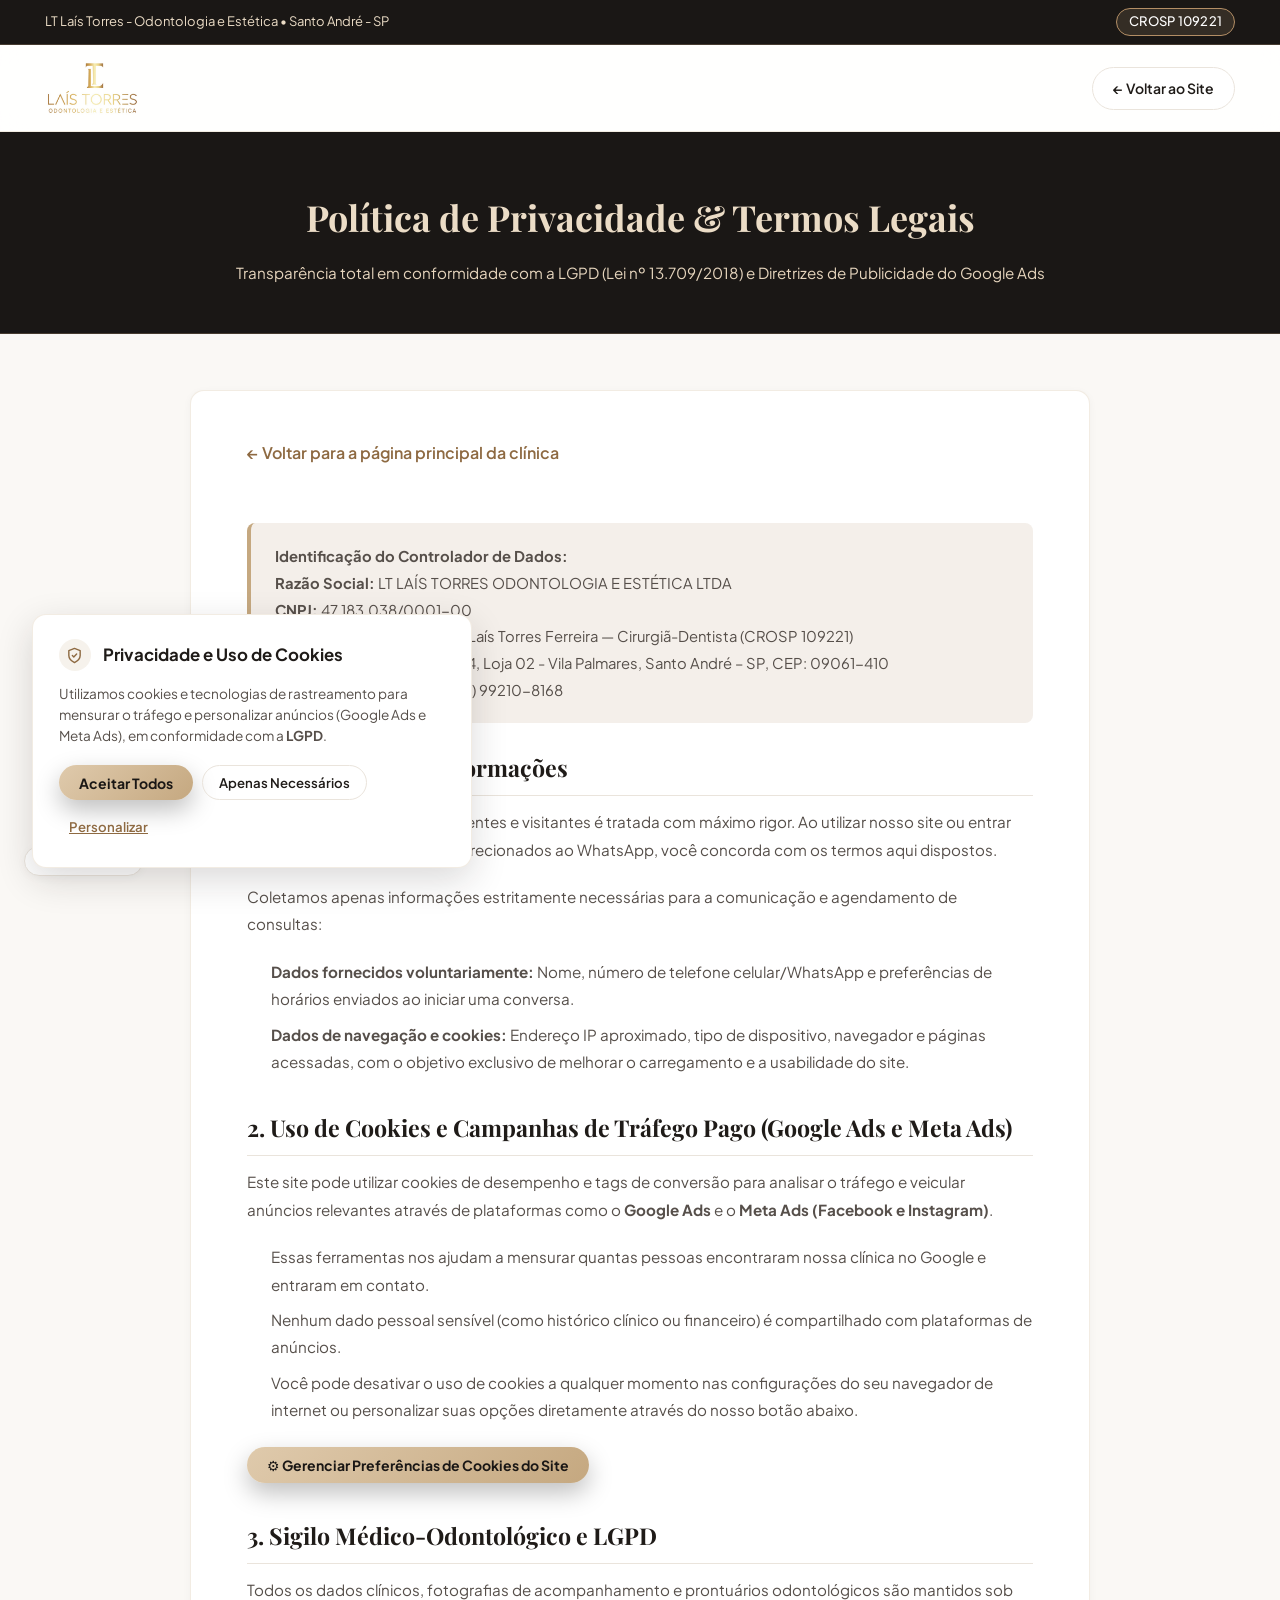
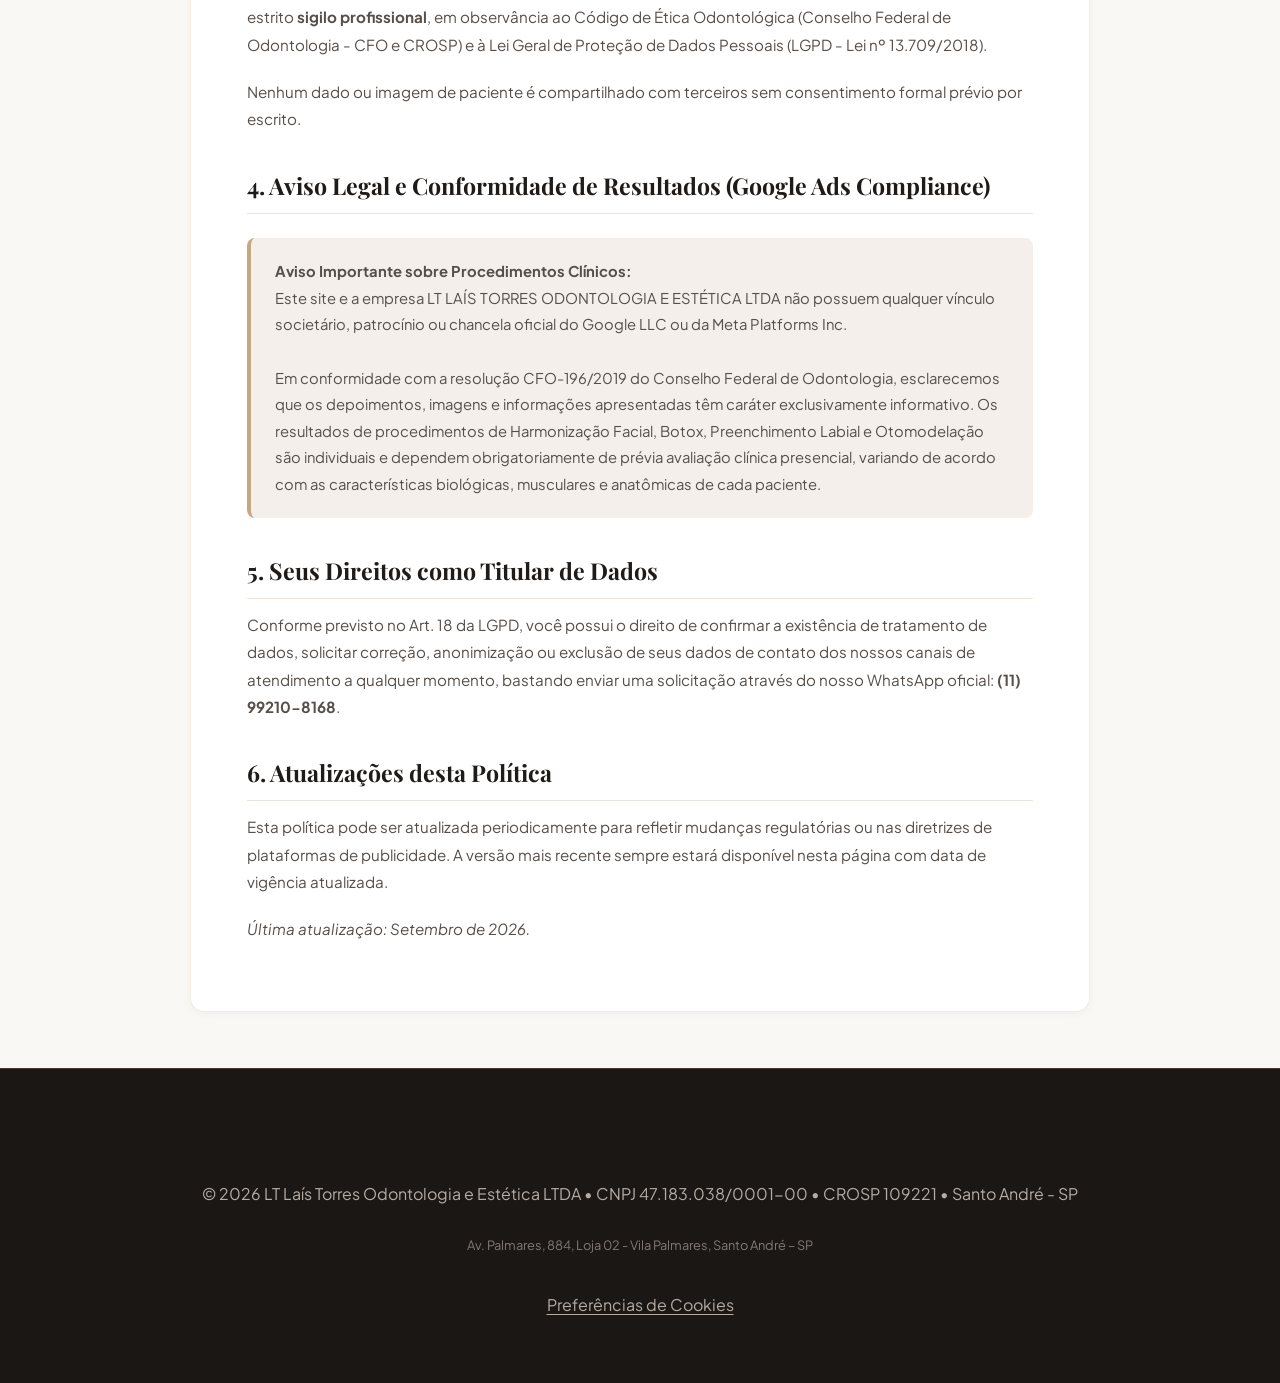
==== commit 40fb28b8: "feat: atualiza CNPJ oficial da clinica (47.183.038/0001-00) no rodape, schema e politica de privacid" ====
--- a/politica-de-privacidade.html
+++ b/politica-de-privacidade.html
@@ -170,7 +170,7 @@
       <div class="legal-highlight-box">
         <strong>Identificação do Controlador de Dados:</strong><br/>
         <strong>Razão Social:</strong> LT LAÍS TORRES ODONTOLOGIA E ESTÉTICA LTDA<br/>
-        <strong>CNPJ:</strong> Em cadastro / Sob consulta na clínica física<br/>
+        <strong>CNPJ:</strong> 47.183.038/0001-00<br/>
         <strong>Responsável Técnica:</strong> Dra. Laís Torres Ferreira — Cirurgiã-Dentista (CROSP 109221)<br/>
         <strong>Endereço:</strong> Av. Palmares, 884, Loja 02 - Vila Palmares, Santo André – SP, CEP: 09061-410<br/>
         <strong>Contato de Privacidade:</strong> (11) 99210-8168
@@ -220,7 +220,7 @@
 
   <footer class="site-footer">
     <div class="container footer-bottom-content" style="text-align: center; padding: 2rem 0;">
-      <p>© 2026 LT Laís Torres Odontologia e Estética LTDA • CROSP 109221 • Santo André - SP</p>
+      <p>© 2026 LT Laís Torres Odontologia e Estética LTDA • CNPJ 47.183.038/0001-00 • CROSP 109221 • Santo André - SP</p>
       <p style="font-size: 0.8rem; color: var(--text-muted); margin-top: 0.5rem;">
         Av. Palmares, 884, Loja 02 - Vila Palmares, Santo André – SP
       </p>
--- a/css/styles.css
+++ b/css/styles.css
@@ -676,24 +676,31 @@
 /* Foto da Especialista no Sobre */
 .about-photo-wrapper {
   width: 100%;
-  height: 320px;
+  height: 410px;
   border-radius: var(--radius-md);
   overflow: hidden;
   margin-bottom: 1.75rem;
-  box-shadow: var(--shadow-md);
+  box-shadow: 0 12px 28px rgba(31, 27, 24, 0.14);
   border: 3px solid #FFFFFF;
+  background: #5A5859;
 }
 
 .about-specialist-photo {
   width: 100%;
   height: 100%;
   object-fit: cover;
-  object-position: center 15%;
+  object-position: center 8%;
   transition: transform var(--transition-normal);
 }
 
 .about-card-frame:hover .about-specialist-photo {
-  transform: scale(1.03);
+  transform: scale(1.02);
+}
+
+@media (max-width: 640px) {
+  .about-photo-wrapper {
+    height: 350px;
+  }
 }
 
 /* Espaço da Clínica Consultório */
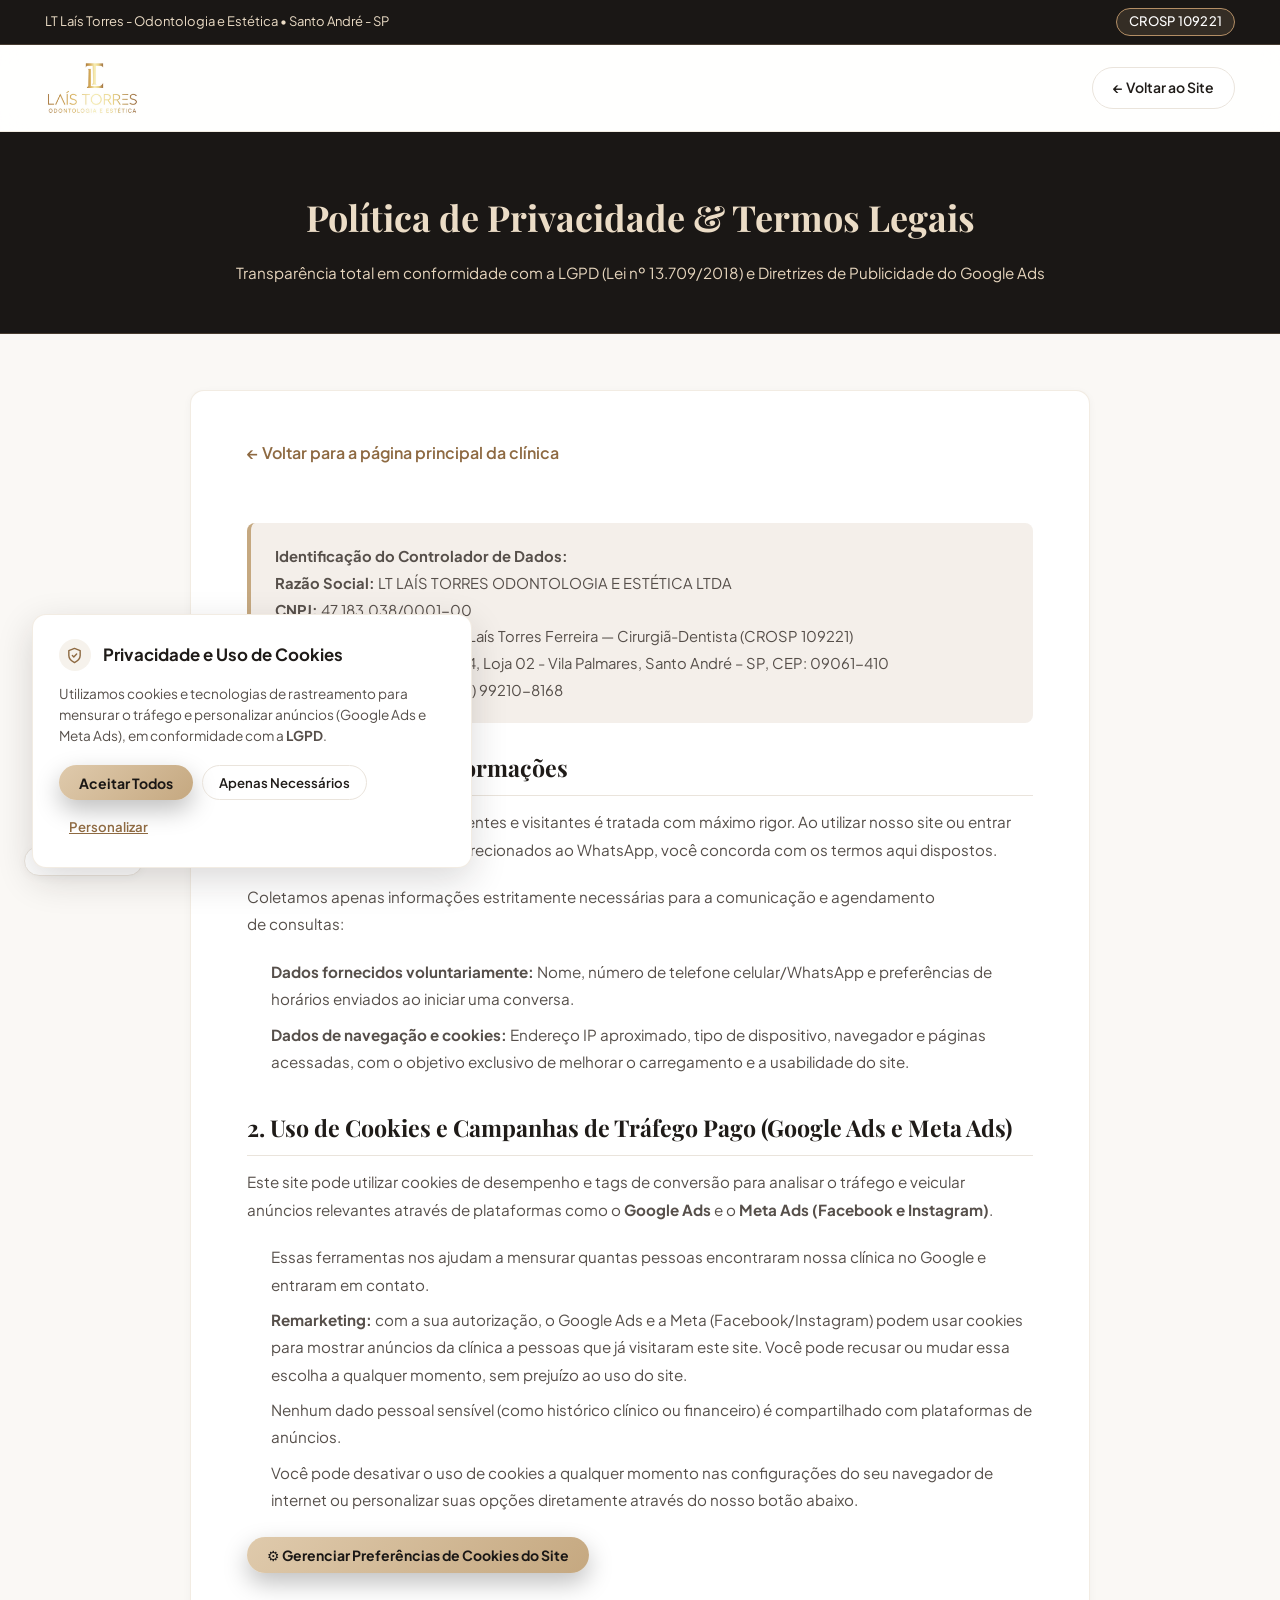
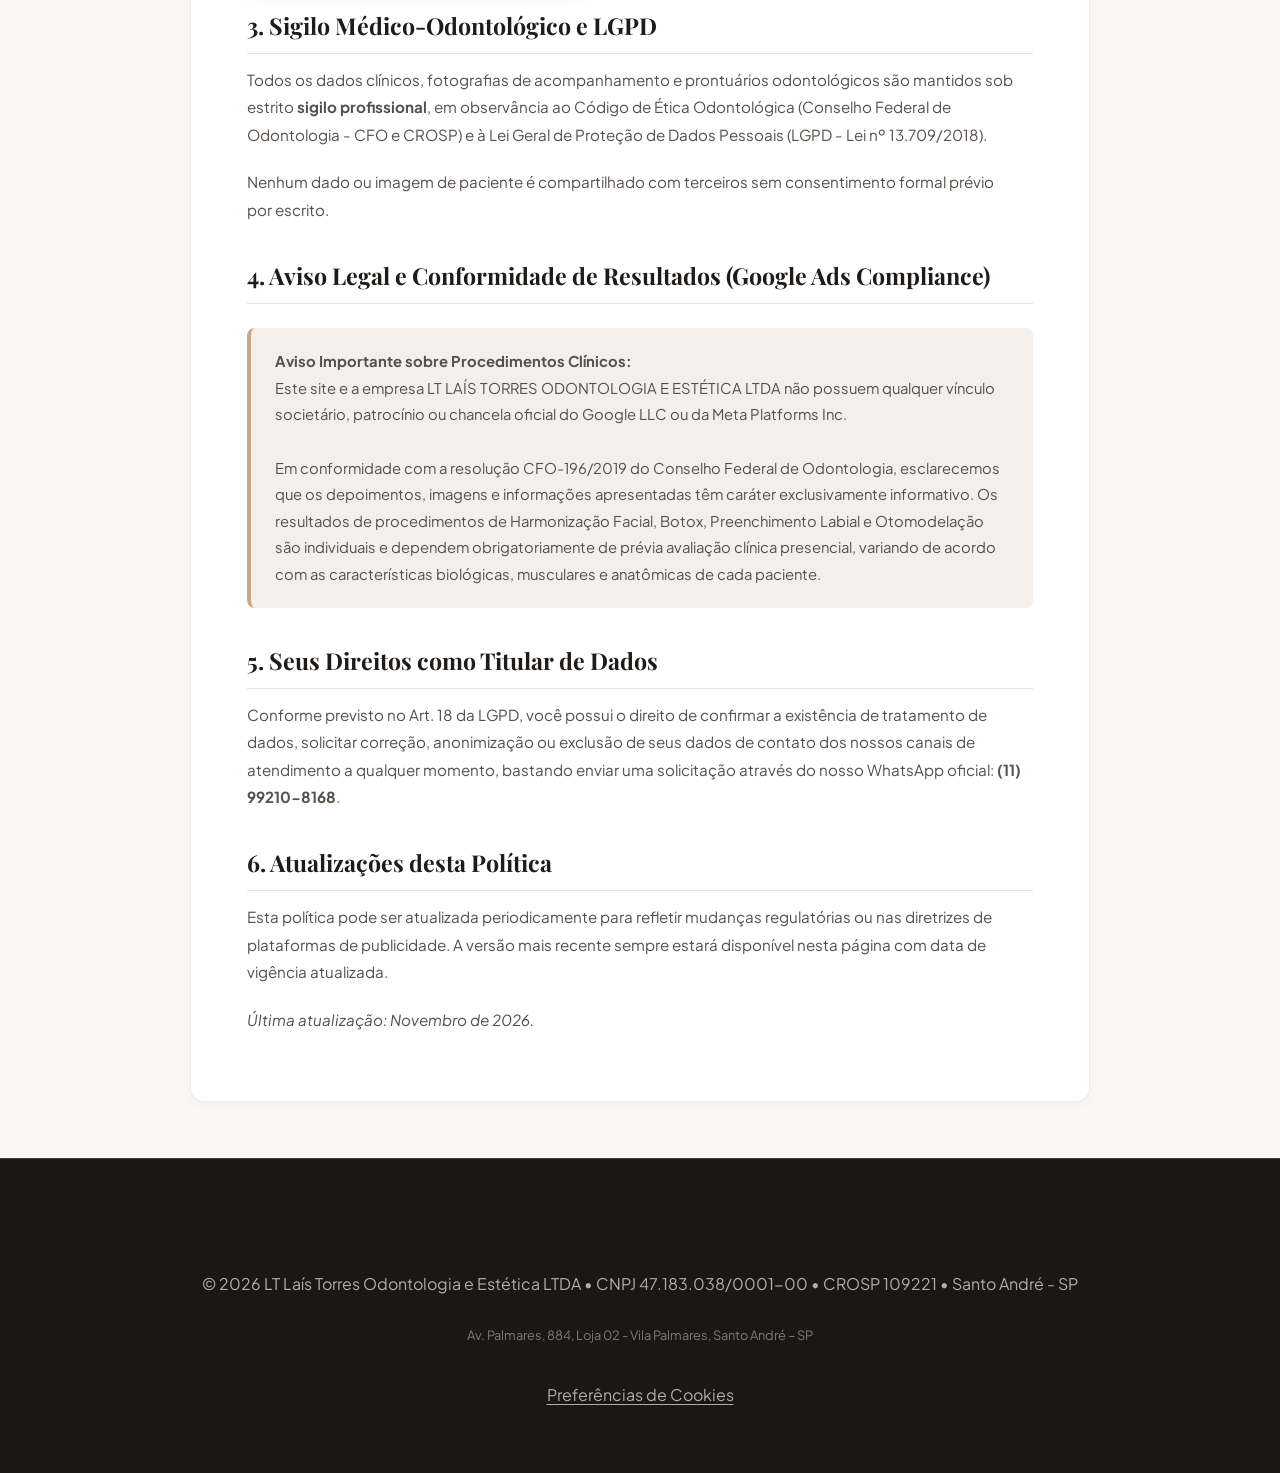
==== commit dbe2d5db: "feat(lgpd): cookies de remarketing com Consent Mode v2 e política no rodapé - Aviso de cookies sempr" ====
--- a/politica-de-privacidade.html
+++ b/politica-de-privacidade.html
@@ -188,6 +188,7 @@
       <p>Este site pode utilizar cookies de desempenho e tags de conversão para analisar o tráfego e veicular anúncios relevantes através de plataformas como o <strong>Google Ads</strong> e o <strong>Meta Ads (Facebook e Instagram)</strong>.</p>
       <ul>
         <li>Essas ferramentas nos ajudam a mensurar quantas pessoas encontraram nossa clínica no Google e entraram em contato.</li>
+        <li><strong>Remarketing:</strong> com a sua autorização, o Google Ads e a Meta (Facebook/Instagram) podem usar cookies para mostrar anúncios da clínica a pessoas que já visitaram este site. Você pode recusar ou mudar essa escolha a qualquer momento, sem prejuízo ao uso do site.</li>
         <li>Nenhum dado pessoal sensível (como histórico clínico ou financeiro) é compartilhado com plataformas de anúncios.</li>
         <li>Você pode desativar o uso de cookies a qualquer momento nas configurações do seu navegador de internet ou personalizar suas opções diretamente através do nosso botão abaixo.</li>
       </ul>
@@ -214,7 +215,7 @@
 
       <h2>6. Atualizações desta Política</h2>
       <p>Esta política pode ser atualizada periodicamente para refletir mudanças regulatórias ou nas diretrizes de plataformas de publicidade. A versão mais recente sempre estará disponível nesta página com data de vigência atualizada.</p>
-      <p><em>Última atualização: Setembro de 2026.</em></p>
+      <p><em>Última atualização: Novembro de 2026.</em></p>
     </div>
   </main>
 
--- a/css/styles.css
+++ b/css/styles.css
@@ -4,15 +4,24 @@
    ========================================================================== */
 
 :root {
-  /* Paleta Primária - Ouro Acetinado / Champagne Bronze */
+  /* 1. Tokens Primitivos: Ouro Acetinado & Champagne Bronze */
+  --gold-100: #F7F3EE;
+  --gold-200: #EFE8DC;
   --gold-300: #E6D5BD;
   --gold-400: #D4B993;
   --gold-500: #C5A880;
   --gold-600: #B38E65;
   --gold-700: #8E6A42;
+  --gold-800: #6B4E2B;
+  --gold-900: #4A3319;
   --gold-glow: rgba(197, 168, 128, 0.25);
 
-  /* Neutros Claros / Pele & Seda */
+  /* Tokens de Contraste e Acessibilidade (WCAG 2.2 AA / AAA) */
+  --text-gold-dark: #7A572F;
+  --focus-ring: rgba(179, 142, 101, 0.45);
+  --focus-outline: #8E6A42;
+
+  /* 2. Tokens Semânticos: Superfícies e Fundos */
   --bg-body: #FAF8F5;
   --bg-surface: #FFFFFF;
   --bg-surface-alt: #F4EFEA;
@@ -47,10 +56,12 @@
   --shadow-lg: 0 16px 40px rgba(31, 27, 24, 0.12);
   --shadow-gold: 0 8px 25px rgba(197, 168, 128, 0.3);
 
-  /* Transições Suaves */
-  --transition-fast: 0.2s cubic-bezier(0.4, 0, 0.2, 1);
-  --transition-normal: 0.35s cubic-bezier(0.4, 0, 0.2, 1);
-  --transition-slow: 0.6s cubic-bezier(0.4, 0, 0.2, 1);
+  /* Transições e Física de Movimento (UI/UX Pro Max) */
+  --ease-spring: cubic-bezier(0.16, 1, 0.3, 1);
+  --ease-smooth: cubic-bezier(0.4, 0, 0.2, 1);
+  --transition-fast: 0.18s var(--ease-smooth);
+  --transition-normal: 0.3s var(--ease-smooth);
+  --transition-slow: 0.55s var(--ease-smooth);
 
   --radius-sm: 8px;
   --radius-md: 14px;
@@ -100,7 +111,73 @@
   border: none;
   background: none;
   cursor: pointer;
-  outline: none;
+}
+
+/* Skip Link Acessível (WCAG 2.2 AA) */
+.skip-link {
+  position: absolute;
+  top: -120px;
+  left: 1.5rem;
+  background: var(--dark-bg);
+  color: var(--text-gold-light);
+  padding: 0.85rem 1.6rem;
+  border: 1px solid var(--gold-500);
+  border-radius: var(--radius-sm);
+  font-weight: 600;
+  font-size: 0.9375rem;
+  z-index: 100000;
+  transition: top 0.25s var(--ease-spring);
+  box-shadow: var(--shadow-lg);
+  text-decoration: none;
+}
+.skip-link:focus,
+.skip-link:focus-visible {
+  top: 1.25rem;
+  outline: 2px solid var(--gold-400);
+  outline-offset: 3px;
+}
+
+/* Foco Visível Global Acessível (WCAG 2.2 AA / AAA) */
+:focus-visible {
+  outline: 2px solid var(--focus-outline);
+  outline-offset: 3px;
+}
+button:focus-visible,
+a:focus-visible,
+input:focus-visible,
+[role="button"]:focus-visible,
+.faq-question:focus-visible,
+.case-image-wrapper:focus-visible,
+.slider-btn:focus-visible {
+  outline: 2px solid var(--focus-outline);
+  outline-offset: 3px;
+  box-shadow: 0 0 0 4px var(--focus-ring);
+}
+
+/* Tipografia Responsiva & Text Layout Resilience */
+h1, h2, h3, h4,
+.hero-title,
+.section-title,
+.case-title {
+  text-wrap: balance;
+}
+p, .hero-subtitle, .section-subtitle, .case-desc {
+  text-wrap: pretty;
+}
+
+/* Suporte a Redução de Movimento (Acessibilidade Vestibular) */
+@media (prefers-reduced-motion: reduce) {
+  *, *::before, *::after {
+    animation-duration: 0.01ms !important;
+    animation-iteration-count: 1 !important;
+    transition-duration: 0.01ms !important;
+    scroll-behavior: auto !important;
+  }
+  .hero-badge-live,
+  .concierge-avatar-dot.online,
+  .pulse-ring {
+    animation: none !important;
+  }
 }
 
 /* Container Responsivo */
@@ -347,13 +424,18 @@
   height: 18px;
 }
 
-/* Mobile Toggle Hamburger */
+/* Mobile Toggle Hamburger (Touch Target 44x44px - WCAG 2.2 AA) */
 .mobile-toggle {
   display: none;
   flex-direction: column;
   justify-content: space-between;
-  width: 26px;
-  height: 18px;
+  width: 44px;
+  height: 44px;
+  padding: 13px 9px;
+  background: transparent;
+  border: none;
+  border-radius: var(--radius-sm);
+  cursor: pointer;
 }
 
 .mobile-toggle .bar {
@@ -397,15 +479,19 @@
 }
 
 .btn-primary {
-  background: linear-gradient(135deg, var(--gold-500) 0%, var(--gold-600) 100%);
+  background: linear-gradient(135deg, #D4B993 0%, #B89264 50%, #9F774B 100%);
   color: #FFFFFF;
-  box-shadow: var(--shadow-gold);
+  box-shadow: 0 8px 24px rgba(184, 146, 100, 0.35);
+  border: 1px solid rgba(255, 255, 255, 0.25);
+  letter-spacing: 0.3px;
+  text-shadow: 0 1px 2px rgba(0, 0, 0, 0.15);
 }
 
 .btn-primary:hover {
-  background: linear-gradient(135deg, var(--gold-400) 0%, var(--gold-500) 100%);
-  box-shadow: 0 10px 30px rgba(197, 168, 128, 0.45);
+  background: linear-gradient(135deg, #DFCAAC 0%, #C5A880 50%, #AC8456 100%);
+  box-shadow: 0 12px 32px rgba(184, 146, 100, 0.5);
   transform: translateY(-2px);
+  color: #FFFFFF;
 }
 
 .btn-secondary {
@@ -878,7 +964,7 @@
   text-transform: uppercase;
   letter-spacing: 0.2em;
   font-weight: 700;
-  color: var(--gold-600);
+  color: var(--text-gold-dark);
   margin-bottom: 0.75rem;
 }
 
@@ -1346,12 +1432,24 @@
 }
 
 .slider-dots .dot {
+  position: relative;
   width: 10px;
   height: 10px;
   border-radius: 50%;
   background: var(--border-subtle);
   cursor: pointer;
   transition: all var(--transition-fast);
+}
+
+/* Touch Target Invisível 44x44px (WCAG 2.2 AA) */
+.slider-dots .dot::after {
+  content: '';
+  position: absolute;
+  top: 50%;
+  left: 50%;
+  transform: translate(-50%, -50%);
+  width: 44px;
+  height: 44px;
 }
 
 .slider-dots .dot.active {
@@ -1815,70 +1913,354 @@
 }
 
 /* ==========================================================================
-   15. Botão Flutuante de WhatsApp
+   15. Smart WhatsApp Concierge & Botão Flutuante (Horário em Tempo Real)
    ========================================================================== */
 .floating-whatsapp-container {
   position: fixed;
-  bottom: 2rem;
-  right: 2rem;
+  bottom: max(2rem, env(safe-area-inset-bottom, 2rem));
+  right: max(2rem, env(safe-area-inset-right, 2rem));
   z-index: 999;
-}
-
+  display: flex;
+  align-items: center;
+  gap: 0.75rem;
+}
+
+/* Botão Redondo Principal (FAB) */
 .floating-whatsapp-btn {
-  width: 62px;
-  height: 62px;
+  width: 64px;
+  height: 64px;
   border-radius: 50%;
   background: var(--whatsapp);
   color: #FFFFFF;
   display: flex;
   align-items: center;
   justify-content: center;
-  box-shadow: 0 8px 24px var(--whatsapp-glow);
+  box-shadow: 0 8px 28px var(--whatsapp-glow);
   position: relative;
-  transition: transform var(--transition-fast);
+  transition: transform var(--transition-normal), box-shadow var(--transition-normal);
+  flex-shrink: 0;
+  text-decoration: none;
 }
 
 .floating-whatsapp-btn:hover {
   transform: scale(1.08);
-  background: var(--whatsapp-hover);
+  box-shadow: 0 12px 32px rgba(37, 211, 102, 0.5);
 }
 
 .whatsapp-icon-wrapper svg {
   width: 34px;
   height: 34px;
-}
-
+  display: block;
+}
+
+/* Indicador de Status no Botão */
 .online-indicator {
   position: absolute;
-  top: 2px;
-  right: 2px;
-  width: 14px;
-  height: 14px;
+  top: 3px;
+  right: 3px;
+  width: 15px;
+  height: 15px;
+  border-radius: 50%;
+  border: 2.5px solid #FFFFFF;
+  transition: background-color var(--transition-normal), box-shadow var(--transition-normal);
+}
+
+.online-indicator.online {
   background-color: #2ECC71;
-  border: 2px solid #FFFFFF;
-  border-radius: 50%;
-}
-
-.floating-tooltip {
-  position: absolute;
-  right: 74px;
-  background: var(--dark-bg);
+  box-shadow: 0 0 10px rgba(46, 204, 113, 0.9);
+}
+
+.online-indicator.offline {
+  background-color: #D4B993;
+  box-shadow: 0 0 8px rgba(212, 185, 147, 0.6);
+}
+
+/* Pílula de Status Externa (Desktop) */
+.floating-status-pill {
+  display: inline-flex;
+  align-items: center;
+  gap: 0.6rem;
+  background: rgba(26, 23, 21, 0.94);
+  backdrop-filter: blur(12px);
+  -webkit-backdrop-filter: blur(12px);
+  border: 1px solid rgba(197, 168, 128, 0.3);
   color: #FFFFFF;
   font-size: 0.8125rem;
   font-weight: 600;
-  padding: 0.45rem 0.95rem;
+  padding: 0.55rem 1.1rem;
   border-radius: var(--radius-pill);
+  box-shadow: 0 8px 24px rgba(0, 0, 0, 0.3);
+  cursor: pointer;
   white-space: nowrap;
-  box-shadow: var(--shadow-md);
-  pointer-events: none;
+  user-select: none;
+  transition: all var(--transition-normal);
+}
+
+.floating-status-pill:hover {
+  background: #1A1715;
+  border-color: var(--gold-500);
+  transform: translateY(-2px);
+  box-shadow: 0 12px 28px rgba(0, 0, 0, 0.4);
+}
+
+/* Efeito Ping Beacon (Radar) */
+.status-pulse-beacon {
+  width: 9px;
+  height: 9px;
+  border-radius: 50%;
+  display: inline-block;
+  position: relative;
+  flex-shrink: 0;
+}
+
+.status-pulse-beacon.online {
+  background: #2ECC71;
+}
+
+.status-pulse-beacon.online::after {
+  content: '';
+  position: absolute;
+  inset: -3px;
+  border-radius: 50%;
+  border: 2px solid #2ECC71;
+  animation: beacon-ping 1.8s cubic-bezier(0, 0, 0.2, 1) infinite;
+}
+
+.status-pulse-beacon.offline {
+  background: #D4B993;
+  box-shadow: 0 0 6px rgba(212, 185, 147, 0.7);
+}
+
+.status-pulse-beacon.offline::after {
+  display: none;
+}
+
+@keyframes beacon-ping {
+  0% { transform: scale(0.8); opacity: 1; }
+  100% { transform: scale(2.4); opacity: 0; }
+}
+
+/* Card Concierge Flutuante VIP */
+.whatsapp-concierge-card {
+  position: absolute;
+  bottom: 80px;
+  right: 0;
+  width: 340px;
+  background: rgba(26, 23, 21, 0.97);
+  backdrop-filter: blur(16px);
+  -webkit-backdrop-filter: blur(16px);
+  border: 1px solid rgba(197, 168, 128, 0.35);
+  border-radius: 20px;
+  box-shadow: 0 24px 50px rgba(0, 0, 0, 0.45);
+  overflow: hidden;
   opacity: 0;
-  transform: translateX(10px);
+  visibility: hidden;
+  transform: translateY(14px) scale(0.96);
+  transform-origin: bottom right;
+  transition: all 0.3s cubic-bezier(0.16, 1, 0.3, 1);
+  z-index: 1000;
+}
+
+.whatsapp-concierge-card.open {
+  opacity: 1;
+  visibility: visible;
+  transform: translateY(0) scale(1);
+}
+
+/* Header do Concierge */
+.concierge-header {
+  padding: 1.1rem 1.15rem 0.95rem;
+  background: linear-gradient(135deg, rgba(37, 33, 30, 0.95) 0%, rgba(26, 23, 21, 0.98) 100%);
+  border-bottom: 1px solid rgba(197, 168, 128, 0.2);
+  display: flex;
+  align-items: flex-start;
+  justify-content: space-between;
+}
+
+.concierge-profile {
+  display: flex;
+  align-items: center;
+  gap: 0.85rem;
+}
+
+.concierge-avatar-wrapper {
+  position: relative;
+  width: 48px;
+  height: 48px;
+  flex-shrink: 0;
+}
+
+.concierge-avatar {
+  width: 48px;
+  height: 48px;
+  border-radius: 50%;
+  object-fit: cover;
+  border: 2px solid var(--gold-500);
+}
+
+.concierge-avatar-dot {
+  position: absolute;
+  bottom: 0;
+  right: 0;
+  width: 12px;
+  height: 12px;
+  border-radius: 50%;
+  border: 2px solid #1A1715;
+}
+
+.concierge-avatar-dot.online {
+  background-color: #2ECC71;
+}
+
+.concierge-avatar-dot.offline {
+  background-color: #D4B993;
+}
+
+.concierge-info {
+  display: flex;
+  flex-direction: column;
+  gap: 0.15rem;
+}
+
+.concierge-name-row {
+  display: flex;
+  align-items: center;
+  gap: 0.35rem;
+}
+
+.concierge-name {
+  color: #FFFFFF;
+  font-size: 0.9375rem;
+  font-weight: 700;
+}
+
+.verified-badge-icon {
+  width: 16px;
+  height: 16px;
+}
+
+.concierge-tag {
+  color: var(--gold-400);
+  font-size: 0.75rem;
+  font-weight: 500;
+}
+
+.concierge-status-pill {
+  display: inline-flex;
+  align-items: center;
+  gap: 0.4rem;
+  margin-top: 0.2rem;
+}
+
+.concierge-status-pill .status-pill-label {
+  font-size: 0.7188rem;
+  font-weight: 600;
+  color: #EBDCC6;
+}
+
+.btn-close-concierge {
+  background: transparent;
+  border: none;
+  color: var(--text-muted);
+  font-size: 1.4rem;
+  line-height: 1;
+  cursor: pointer;
+  min-width: 44px;
+  min-height: 44px;
+  display: inline-flex;
+  align-items: center;
+  justify-content: center;
+  border-radius: var(--radius-sm);
+  transition: color var(--transition-fast), background var(--transition-fast);
+}
+
+.btn-close-concierge:hover {
+  color: #FFFFFF;
+  background: rgba(255, 255, 255, 0.08);
+}
+
+/* Corpo do Concierge */
+.concierge-body {
+  padding: 1rem 1.15rem;
+  background: rgba(18, 15, 14, 0.4);
+}
+
+.concierge-chat-bubble {
+  background: rgba(255, 255, 255, 0.08);
+  border: 1px solid rgba(197, 168, 128, 0.18);
+  border-radius: 14px 14px 14px 3px;
+  padding: 0.85rem 1rem;
+  color: #F4EFEA;
+  font-size: 0.8438rem;
+  line-height: 1.45;
+  margin-bottom: 0.8rem;
+  position: relative;
+}
+
+.concierge-chat-bubble p {
+  margin: 0;
+  color: #F4EFEA;
+}
+
+.chat-bubble-time {
+  font-size: 0.6875rem;
+  color: var(--gold-400);
+  text-align: right;
+  display: block;
+  margin-top: 0.35rem;
+  font-weight: 500;
+}
+
+.concierge-schedule-info {
+  display: flex;
+  align-items: center;
+  gap: 0.5rem;
+  font-size: 0.75rem;
+  color: var(--gold-300);
+  font-weight: 500;
+}
+
+.schedule-clock-icon {
+  width: 14px;
+  height: 14px;
+  flex-shrink: 0;
+  stroke: var(--gold-400);
+}
+
+/* Rodapé / Botão de Ação */
+.concierge-footer {
+  padding: 0.85rem 1.15rem 1.15rem;
+  background: rgba(26, 23, 21, 0.98);
+}
+
+.btn-concierge-action {
+  display: flex;
+  align-items: center;
+  justify-content: center;
+  gap: 0.55rem;
+  width: 100%;
+  background: linear-gradient(135deg, #25D366 0%, #1EBE5D 100%);
+  color: #FFFFFF;
+  font-size: 0.875rem;
+  font-weight: 700;
+  padding: 0.8rem 1rem;
+  border-radius: 12px;
+  text-decoration: none;
+  box-shadow: 0 4px 16px rgba(37, 211, 102, 0.35);
   transition: all var(--transition-fast);
 }
 
-.floating-whatsapp-container:hover .floating-tooltip {
-  opacity: 1;
-  transform: translateX(0);
+.btn-concierge-action:hover {
+  background: linear-gradient(135deg, #28E16D 0%, #20CD64 100%);
+  transform: translateY(-2px);
+  box-shadow: 0 8px 24px rgba(37, 211, 102, 0.5);
+  color: #FFFFFF;
+}
+
+.concierge-btn-icon {
+  width: 20px;
+  height: 20px;
+  flex-shrink: 0;
 }
 
 /* ==========================================================================
@@ -2092,12 +2474,19 @@
   }
 
   .floating-whatsapp-container {
-    bottom: 1.25rem;
-    right: 1.25rem;
-  }
-
-  .floating-tooltip {
+    bottom: max(1.25rem, env(safe-area-inset-bottom, 1.25rem));
+    right: max(1.25rem, env(safe-area-inset-right, 1.25rem));
+  }
+
+  .floating-status-pill {
     display: none;
+  }
+
+  .whatsapp-concierge-card {
+    width: calc(100vw - 2.5rem);
+    max-width: 340px;
+    right: 0;
+    bottom: 74px;
   }
 }
 
@@ -2808,8 +3197,8 @@
 /* Trigger Flutuante Discreto de Reabrir Preferências */
 .cookie-privacy-trigger {
   position: fixed;
-  bottom: 1.5rem;
-  left: 1.5rem;
+  bottom: max(1.5rem, env(safe-area-inset-bottom, 1.5rem));
+  left: max(1.5rem, env(safe-area-inset-left, 1.5rem));
   z-index: 990;
   background: #FFFFFF;
   border: 1px solid var(--border-subtle);
@@ -2882,8 +3271,8 @@
   }
 
   .cookie-privacy-trigger {
-    bottom: 0.75rem;
-    left: 0.75rem;
+    bottom: max(0.75rem, env(safe-area-inset-bottom, 0.75rem));
+    left: max(0.75rem, env(safe-area-inset-left, 0.75rem));
     padding: 0.35rem 0.65rem;
     font-size: 0.7rem;
   }
@@ -2909,4 +3298,1014 @@
   }
 }
 
-
+/* ==========================================================================
+   18. Seção de Casos Clínicos & Transformações Reais (Antes e Depois)
+   ========================================================================== */
+.clinical-cases-section {
+  background: #FFFFFF;
+  padding: 6.5rem 0 5.5rem;
+  position: relative;
+  border-top: 1px solid var(--border-subtle);
+  border-bottom: 1px solid var(--border-subtle);
+}
+
+.cfo-compliance-banner {
+  background: rgba(197, 168, 128, 0.08);
+  border-left: 4px solid var(--gold-500);
+  border-radius: var(--radius-sm);
+  padding: 1.25rem 1.6rem;
+  display: flex;
+  align-items: flex-start;
+  gap: 1.15rem;
+  margin: 2.25rem auto 3.5rem;
+  max-width: 1100px;
+}
+
+.cfo-badge-icon {
+  width: 36px;
+  height: 36px;
+  border-radius: 50%;
+  background: rgba(197, 168, 128, 0.2);
+  color: var(--gold-700);
+  display: flex;
+  align-items: center;
+  justify-content: center;
+  flex-shrink: 0;
+  margin-top: 2px;
+}
+
+.cfo-badge-icon svg {
+  width: 20px;
+  height: 20px;
+}
+
+.cfo-badge-text {
+  font-size: 0.85rem;
+  color: var(--text-secondary);
+  line-height: 1.6;
+}
+
+.cfo-badge-text strong {
+  display: block;
+  font-size: 0.925rem;
+  color: var(--text-primary);
+  margin-bottom: 0.25rem;
+}
+
+/* Grid de Casos Clínicos */
+.clinical-cases-grid {
+  display: grid;
+  grid-template-columns: repeat(3, 1fr);
+  gap: 2.25rem;
+  margin-bottom: 2rem;
+}
+
+.case-card {
+  background: #FAF8F5;
+  border: 1px solid var(--border-subtle);
+  border-radius: var(--radius-md);
+  overflow: hidden;
+  box-shadow: var(--shadow-sm);
+  display: flex;
+  flex-direction: column;
+  transition: transform var(--transition-normal), box-shadow var(--transition-normal), border-color var(--transition-normal);
+}
+
+.case-card:hover {
+  transform: translateY(-6px);
+  box-shadow: 0 18px 40px rgba(31, 27, 24, 0.12);
+  border-color: var(--gold-400);
+}
+
+.case-card.featured-case {
+  background: #FFFFFF;
+  border: 1.5px solid var(--gold-400);
+  box-shadow: 0 10px 30px rgba(197, 168, 128, 0.2);
+}
+
+.case-image-container {
+  position: relative;
+  overflow: hidden;
+  width: 100%;
+  aspect-ratio: 1 / 1;
+  background: #25211E;
+}
+
+.case-tag {
+  position: absolute;
+  top: 14px;
+  left: 14px;
+  z-index: 5;
+  background: rgba(31, 27, 24, 0.85);
+  backdrop-filter: blur(4px);
+  color: var(--text-gold-light);
+  font-size: 0.725rem;
+  font-weight: 700;
+  text-transform: uppercase;
+  letter-spacing: 0.05em;
+  padding: 0.35rem 0.75rem;
+  border-radius: var(--radius-pill);
+  border: 1px solid rgba(197, 168, 128, 0.3);
+}
+
+.case-tag.badge-gold {
+  background: var(--gold-500);
+  color: #FFFFFF;
+  border-color: var(--gold-600);
+}
+
+.case-image-wrapper {
+  width: 100%;
+  height: 100%;
+  position: relative;
+  cursor: pointer;
+}
+
+.case-img {
+  width: 100%;
+  height: 100%;
+  object-fit: cover;
+  transition: transform 0.45s cubic-bezier(0.16, 1, 0.3, 1);
+}
+
+.case-image-wrapper:hover .case-img {
+  transform: scale(1.04);
+}
+
+/* Indicadores Antes / Depois sobre a imagem */
+.case-indicators {
+  position: absolute;
+  bottom: 12px;
+  left: 12px;
+  right: 12px;
+  display: flex;
+  justify-content: space-between;
+  z-index: 4;
+  pointer-events: none;
+}
+
+.indicator-badge {
+  font-size: 0.75rem;
+  font-weight: 700;
+  text-transform: uppercase;
+  letter-spacing: 0.06em;
+  padding: 0.25rem 0.75rem;
+  border-radius: 4px;
+  box-shadow: 0 2px 8px rgba(0,0,0,0.35);
+}
+
+.indicator-badge.badge-before {
+  background: rgba(31, 27, 24, 0.88);
+  color: #EAE4DC;
+  backdrop-filter: blur(4px);
+  border: 1px solid rgba(255,255,255,0.18);
+}
+
+.indicator-badge.badge-after {
+  background: var(--gold-500);
+  color: #FFFFFF;
+  font-weight: 800;
+  border: 1px solid rgba(255,255,255,0.4);
+}
+
+.case-zoom-hint {
+  position: absolute;
+  inset: 0;
+  background: rgba(31, 27, 24, 0.55);
+  backdrop-filter: blur(2px);
+  display: flex;
+  flex-direction: column;
+  align-items: center;
+  justify-content: center;
+  gap: 0.5rem;
+  color: #FFFFFF;
+  font-size: 0.85rem;
+  font-weight: 600;
+  opacity: 0;
+  transition: opacity var(--transition-fast);
+  z-index: 6;
+}
+
+.case-zoom-hint svg {
+  width: 24px;
+  height: 24px;
+  color: var(--gold-300);
+}
+
+.case-image-wrapper:hover .case-zoom-hint {
+  opacity: 1;
+}
+
+/* Detalhes do Caso */
+.case-info {
+  padding: 1.6rem 1.6rem 1.75rem;
+  display: flex;
+  flex-direction: column;
+  flex-grow: 1;
+}
+
+.case-category-pill {
+  font-size: 0.75rem;
+  text-transform: uppercase;
+  font-weight: 700;
+  color: var(--gold-600);
+  letter-spacing: 0.06em;
+  margin-bottom: 0.35rem;
+}
+
+.case-title {
+  font-family: var(--font-serif);
+  font-size: 1.25rem;
+  color: var(--text-primary);
+  margin-bottom: 0.65rem;
+  line-height: 1.35;
+}
+
+.case-desc {
+  font-size: 0.875rem;
+  color: var(--text-secondary);
+  line-height: 1.6;
+  margin-bottom: 1.15rem;
+  flex-grow: 1;
+}
+
+.case-meta-tags {
+  display: flex;
+  flex-wrap: wrap;
+  gap: 0.4rem;
+  margin-bottom: 1.35rem;
+}
+
+.meta-tag {
+  font-size: 0.725rem;
+  background: #FFFFFF;
+  border: 1px solid var(--border-subtle);
+  color: var(--text-muted);
+  padding: 0.2rem 0.55rem;
+  border-radius: 4px;
+  font-weight: 500;
+}
+
+.case-action {
+  margin-top: auto;
+}
+
+.case-action .btn {
+  width: 100%;
+  justify-content: center;
+}
+
+.btn-outline-gold {
+  background: transparent;
+  border: 1.5px solid var(--gold-500);
+  color: var(--gold-700);
+  font-weight: 600;
+  transition: all var(--transition-fast);
+}
+
+.btn-outline-gold:hover {
+  background: var(--gold-500);
+  color: #FFFFFF;
+  box-shadow: var(--shadow-gold);
+}
+
+/* Botão Mais Casos */
+.more-cases-wrap {
+  text-align: center;
+  margin: 1rem 0 3rem;
+}
+
+.icon-toggle-arrow {
+  width: 16px;
+  height: 16px;
+  transition: transform var(--transition-fast);
+}
+
+.more-cases-wrap .btn[aria-expanded="true"] .icon-toggle-arrow {
+  transform: rotate(180deg);
+}
+
+.additional-cases-grid {
+  display: grid;
+  grid-template-columns: repeat(2, 1fr);
+  max-width: 860px;
+  margin: 0 auto 3rem;
+  gap: 2rem;
+  animation: fadeInModal 0.35s ease forwards;
+}
+
+/* Faixa CTA dentro da Seção */
+.cases-cta-strip {
+  background: linear-gradient(135deg, var(--dark-bg) 0%, #28231F 100%);
+  border-radius: var(--radius-lg);
+  border: 1px solid var(--dark-border);
+  padding: 2.5rem 3rem;
+  display: flex;
+  align-items: center;
+  justify-content: space-between;
+  gap: 2rem;
+  box-shadow: var(--shadow-lg);
+  margin-top: 1.5rem;
+}
+
+.cases-cta-content h3 {
+  font-family: var(--font-serif);
+  font-size: 1.55rem;
+  color: var(--text-gold-light);
+  margin-bottom: 0.5rem;
+}
+
+.cases-cta-content p {
+  font-size: 0.95rem;
+  color: var(--gold-300);
+  line-height: 1.55;
+  margin: 0;
+}
+
+.cases-cta-btn-wrap {
+  flex-shrink: 0;
+}
+
+/* Lightbox Modal de Ampliação */
+.case-lightbox-backdrop {
+  position: fixed;
+  inset: 0;
+  background: rgba(18, 15, 13, 0.94);
+  backdrop-filter: blur(8px);
+  z-index: 10001;
+  display: none;
+  align-items: center;
+  justify-content: center;
+  padding: 1.5rem;
+}
+
+.case-lightbox-backdrop.show {
+  display: flex;
+  animation: fadeInModal 0.25s ease forwards;
+}
+
+.case-lightbox-content {
+  position: relative;
+  max-width: 720px;
+  width: 100%;
+  max-height: 94vh;
+  background: #1F1B18;
+  border-radius: var(--radius-md);
+  overflow: hidden;
+  border: 1px solid var(--dark-border);
+  box-shadow: 0 24px 60px rgba(0,0,0,0.6);
+  display: flex;
+  flex-direction: column;
+  animation: zoomModal 0.25s cubic-bezier(0.16, 1, 0.3, 1) forwards;
+}
+
+.case-lightbox-close {
+  position: absolute;
+  top: 14px;
+  right: 14px;
+  z-index: 10;
+  width: 44px;
+  height: 44px;
+  border-radius: 50%;
+  background: rgba(0,0,0,0.65);
+  border: 1px solid rgba(255,255,255,0.2);
+  color: #FFFFFF;
+  cursor: pointer;
+  display: flex;
+  align-items: center;
+  justify-content: center;
+  transition: all var(--transition-fast);
+}
+
+.case-lightbox-close:hover {
+  background: var(--gold-500);
+  color: #FFFFFF;
+}
+
+.case-lightbox-close svg {
+  width: 20px;
+  height: 20px;
+}
+
+.case-lightbox-img-wrap {
+  position: relative;
+  width: 100%;
+  max-height: 65vh;
+  background: #141210;
+  display: flex;
+  align-items: center;
+  justify-content: center;
+  overflow: hidden;
+}
+
+.lightbox-img {
+  width: 100%;
+  max-height: 65vh;
+  object-fit: contain;
+}
+
+.lightbox-indicators {
+  position: absolute;
+  bottom: 14px;
+  left: 14px;
+  right: 14px;
+  display: flex;
+  justify-content: space-between;
+  pointer-events: none;
+}
+
+.case-lightbox-caption {
+  padding: 1.35rem 1.75rem;
+  background: #1A1715;
+  border-top: 1px solid rgba(197, 168, 128, 0.2);
+  display: flex;
+  flex-direction: column;
+  gap: 0.6rem;
+}
+
+.case-lightbox-caption h4 {
+  font-family: var(--font-serif);
+  font-size: 1.15rem;
+  color: var(--text-gold-light);
+  margin: 0;
+}
+
+.lightbox-cfo-notice {
+  font-size: 0.775rem;
+  color: var(--gold-300);
+  line-height: 1.45;
+  margin: 0;
+}
+
+/* Responsividade de Casos Clínicos */
+@media (max-width: 1080px) {
+  .clinical-cases-grid {
+    grid-template-columns: repeat(2, 1fr);
+  }
+}
+
+@media (max-width: 820px) {
+  .cases-cta-strip {
+    flex-direction: column;
+    padding: 2rem 1.75rem;
+    text-align: center;
+  }
+
+  .cases-cta-btn-wrap {
+    width: 100%;
+  }
+
+  .cases-cta-btn-wrap .btn {
+    width: 100%;
+    justify-content: center;
+  }
+}
+
+@media (max-width: 768px) {
+  .clinical-cases-section {
+    padding: 4.5rem 0 3.5rem;
+  }
+
+  .clinical-cases-grid {
+    grid-template-columns: 1fr;
+    gap: 1.75rem;
+  }
+
+  .additional-cases-grid {
+    grid-template-columns: 1fr;
+    gap: 1.75rem;
+  }
+
+  .cfo-compliance-banner {
+    flex-direction: column;
+    padding: 1.15rem 1.25rem;
+  }
+}
+
+/* ==========================================================================
+   Quiet Luxury 2026: Componentes Editoriais & Filosofia Clínica (Dra. Laís)
+   ========================================================================== */
+
+/* Hero Manifesto Box */
+.hero-manifesto-box {
+  background: rgba(197, 168, 128, 0.08);
+  border-left: 3px solid var(--gold-500);
+  padding: 1rem 1.25rem;
+  border-radius: 0 var(--radius-sm) var(--radius-sm) 0;
+  margin-bottom: 2rem;
+  max-width: 600px;
+}
+
+.hero-manifesto-text {
+  font-family: var(--font-serif);
+  font-style: italic;
+  font-size: 0.975rem;
+  line-height: 1.6;
+  color: var(--text-secondary);
+}
+
+/* Editorial Showcase Frame (Hero Right Side - Quiet Luxury) */
+.editorial-showcase-frame {
+  width: 100%;
+  max-width: 440px;
+  background: #FFFFFF;
+  border-radius: var(--radius-lg);
+  overflow: hidden;
+  box-shadow: 0 20px 45px rgba(31, 27, 24, 0.12), 0 0 0 1px rgba(197, 168, 128, 0.25);
+  border: 2px solid #FFFFFF;
+  transition: transform var(--transition-normal), box-shadow var(--transition-normal);
+}
+
+.editorial-showcase-frame:hover {
+  transform: translateY(-4px);
+  box-shadow: 0 25px 55px rgba(31, 27, 24, 0.16), 0 0 0 1px rgba(197, 168, 128, 0.4);
+}
+
+.editorial-photo-container {
+  width: 100%;
+  height: 480px;
+  overflow: hidden;
+  position: relative;
+  background: #F4EFEA;
+}
+
+.editorial-showcase-img {
+  width: 100%;
+  height: 100%;
+  object-fit: cover;
+  object-position: center 12%;
+  transition: transform var(--transition-slow);
+}
+
+.editorial-showcase-frame:hover .editorial-showcase-img {
+  transform: scale(1.02);
+}
+
+.editorial-caption-plaque {
+  padding: 1.5rem 1.75rem;
+  background: #FFFFFF;
+  border-top: 1px solid rgba(197, 168, 128, 0.2);
+}
+
+.caption-title-wrap {
+  display: flex;
+  align-items: baseline;
+  justify-content: space-between;
+  gap: 0.75rem;
+  margin-bottom: 0.35rem;
+}
+
+.editorial-doctor-name {
+  font-family: var(--font-serif);
+  font-size: 1.45rem;
+  font-weight: 600;
+  color: var(--text-primary);
+  letter-spacing: -0.2px;
+}
+
+.editorial-doctor-cro {
+  font-size: 0.775rem;
+  font-weight: 700;
+  letter-spacing: 0.8px;
+  color: var(--gold-700);
+  background: rgba(197, 168, 128, 0.15);
+  padding: 0.2rem 0.6rem;
+  border-radius: var(--radius-pill);
+}
+
+.editorial-doctor-tagline {
+  font-size: 0.875rem;
+  color: var(--text-secondary);
+  line-height: 1.45;
+  margin-bottom: 0.85rem;
+}
+
+.editorial-doctor-loc {
+  display: flex;
+  align-items: center;
+  gap: 0.45rem;
+  font-size: 0.8rem;
+  color: var(--text-muted);
+  border-top: 1px solid var(--border-subtle);
+  padding-top: 0.75rem;
+}
+
+/* Philosophy Section (Anti-AI Cliché / Quiet Luxury) */
+.philosophy-section {
+  position: relative;
+  padding: 6rem 0;
+  background: radial-gradient(circle at 85% 15%, #FFFDFB 0%, #F6EFE6 60%, #EFE3D4 100%);
+  border-top: 1px solid var(--border-light);
+  border-bottom: 1px solid var(--border-light);
+  overflow: hidden;
+}
+
+.philosophy-grid {
+  display: grid;
+  grid-template-columns: 0.95fr 1.05fr;
+  gap: 4.5rem;
+  align-items: center;
+}
+
+.philosophy-frame {
+  position: relative;
+  width: 100%;
+  height: 560px;
+  border-radius: var(--radius-lg);
+  overflow: hidden;
+  box-shadow: 0 20px 50px rgba(31, 27, 24, 0.16);
+  border: 3px solid #FFFFFF;
+}
+
+.philosophy-img {
+  width: 100%;
+  height: 100%;
+  object-fit: cover;
+  object-position: center 18%;
+  transition: transform var(--transition-slow);
+}
+
+.philosophy-frame:hover .philosophy-img {
+  transform: scale(1.02);
+}
+
+.philosophy-badge-float {
+  position: absolute;
+  bottom: 20px;
+  left: 20px;
+  right: 20px;
+  background: rgba(255, 255, 255, 0.94);
+  backdrop-filter: blur(12px);
+  padding: 0.85rem 1.25rem;
+  border-radius: var(--radius-md);
+  box-shadow: var(--shadow-md);
+  display: flex;
+  align-items: center;
+  gap: 0.6rem;
+  font-size: 0.875rem;
+  font-weight: 700;
+  color: var(--gold-800);
+  border: 1px solid rgba(197, 168, 128, 0.4);
+}
+
+.philosophy-badge-float .p-dot {
+  color: var(--gold-600);
+  font-size: 1.1rem;
+}
+
+.philosophy-title {
+  margin-bottom: 1.5rem;
+  line-height: 1.25;
+}
+
+.philosophy-lead {
+  font-size: 1.125rem;
+  color: var(--text-primary);
+  line-height: 1.7;
+  margin-bottom: 1.75rem;
+}
+
+.philosophy-quote-card {
+  background: #FFFFFF;
+  border: 1px solid var(--border-subtle);
+  border-left: 4px solid var(--gold-600);
+  padding: 1.5rem 1.75rem;
+  border-radius: 0 var(--radius-md) var(--radius-md) 0;
+  box-shadow: var(--shadow-sm);
+  margin-bottom: 1.75rem;
+}
+
+.philosophy-quote-text {
+  font-family: var(--font-serif);
+  font-style: italic;
+  font-size: 1.15rem;
+  line-height: 1.6;
+  color: var(--text-primary);
+  margin-bottom: 0.75rem;
+}
+
+.philosophy-quote-author {
+  display: block;
+  font-size: 0.825rem;
+  font-weight: 700;
+  color: var(--gold-700);
+  text-transform: uppercase;
+  letter-spacing: 1px;
+}
+
+.philosophy-body {
+  font-size: 1.05rem;
+  color: var(--text-secondary);
+  line-height: 1.7;
+  margin-bottom: 2rem;
+}
+
+.philosophy-badges-row {
+  display: grid;
+  grid-template-columns: repeat(3, 1fr);
+  gap: 1rem;
+  margin-bottom: 2.25rem;
+}
+
+.phil-badge-item {
+  background: rgba(255, 255, 255, 0.85);
+  border: 1px solid var(--border-light);
+  border-radius: var(--radius-sm);
+  padding: 0.85rem 1rem;
+  display: flex;
+  gap: 0.6rem;
+  align-items: flex-start;
+  box-shadow: 0 2px 8px rgba(31, 27, 24, 0.03);
+}
+
+.phil-badge-icon {
+  color: var(--gold-600);
+  font-size: 1rem;
+  line-height: 1.2;
+}
+
+.phil-badge-item strong {
+  display: block;
+  font-size: 0.85rem;
+  color: var(--text-primary);
+  margin-bottom: 0.15rem;
+}
+
+.phil-badge-item span {
+  display: block;
+  font-size: 0.75rem;
+  color: var(--text-muted);
+  line-height: 1.35;
+}
+
+.philosophy-action {
+  margin-top: 1rem;
+}
+
+/* Responsividade da Seção de Filosofia */
+@media (max-width: 991px) {
+  .philosophy-grid {
+    grid-template-columns: 1fr;
+    gap: 3rem;
+  }
+
+  .philosophy-frame {
+    height: 440px;
+    max-width: 480px;
+    margin: 0 auto;
+  }
+
+  .philosophy-badges-row {
+    grid-template-columns: 1fr;
+    gap: 0.75rem;
+  }
+}
+
+
+
+
+
+/* ==========================================================================
+   18. Primeira dobra otimizada (procedimentos em destaque + correções mobile)
+   ========================================================================== */
+.hero-procedures {
+  margin: -0.75rem 0 2rem;
+}
+
+.hero-procedures-label {
+  display: block;
+  font-size: 0.75rem;
+  font-weight: 600;
+  letter-spacing: 0.14em;
+  text-transform: uppercase;
+  color: var(--gold-700);
+  margin-bottom: 0.85rem;
+}
+
+.hero-procedures-list {
+  display: grid;
+  grid-template-columns: repeat(4, minmax(0, 1fr));
+  gap: 0.75rem;
+  list-style: none;
+  margin: 0;
+  padding: 0;
+  max-width: 520px;
+}
+
+.hero-proc {
+  display: flex;
+  flex-direction: column;
+  align-items: center;
+  gap: 0.45rem;
+  text-decoration: none;
+  color: var(--text-primary);
+  font-size: 0.8125rem;
+  font-weight: 600;
+  -webkit-tap-highlight-color: transparent;
+}
+
+.hero-proc img {
+  width: 100%;
+  height: auto;
+  aspect-ratio: 1 / 1;
+  object-fit: cover;
+  border-radius: 18px;
+  border: 1px solid var(--border-light);
+  box-shadow: 0 6px 18px rgba(31, 27, 24, 0.08);
+  transition: transform 0.25s ease, box-shadow 0.25s ease;
+}
+
+.hero-proc:hover img,
+.hero-proc:focus-visible img {
+  transform: translateY(-3px);
+  box-shadow: 0 10px 24px rgba(31, 27, 24, 0.14);
+}
+
+.hero-proc:focus-visible {
+  outline: none;
+}
+
+.hero-proc:focus-visible span {
+  text-decoration: underline;
+  text-underline-offset: 3px;
+}
+
+.procedure-card[id] {
+  scroll-margin-top: 96px;
+}
+
+.cookie-banner-content {
+  padding: 0;
+}
+
+.cookie-text p {
+  font-size: 0.9rem;
+  line-height: 1.55;
+  color: var(--text-secondary);
+  margin: 0 0 1rem;
+}
+
+.cookie-actions {
+  display: flex;
+  flex-wrap: wrap;
+  align-items: center;
+  gap: 0.5rem;
+}
+
+.btn-cookie-outline,
+.btn-cookie-secondary {
+  appearance: none;
+  background: transparent;
+  border: 1px solid var(--border-light);
+  border-radius: var(--radius-pill);
+  padding: 0.55rem 0.95rem;
+  font: inherit;
+  font-size: 0.8125rem;
+  font-weight: 600;
+  color: var(--text-secondary);
+  cursor: pointer;
+  transition: border-color 0.2s ease, color 0.2s ease;
+}
+
+.btn-cookie-outline {
+  border-color: transparent;
+  padding-left: 0.25rem;
+  padding-right: 0.25rem;
+  text-decoration: underline;
+  text-underline-offset: 3px;
+}
+
+.btn-cookie-secondary:hover,
+.btn-cookie-outline:hover {
+  color: var(--text-primary);
+  border-color: var(--gold-600);
+}
+
+.btn-cookie-outline:hover {
+  border-color: transparent;
+}
+
+.cookie-actions .btn {
+  margin-left: auto;
+}
+
+@media (max-width: 1024px) {
+  .hero-procedures-list {
+    margin-left: auto;
+    margin-right: auto;
+  }
+}
+
+@media (max-width: 768px) {
+  /* Barra superior escura ocupava ~1/4 da primeira tela: endereço e redes já aparecem no rodapé e na seção de localização */
+  .top-bar {
+    display: none;
+  }
+
+  /* Menu fechado ficava visível acima do cabeçalho (o blur do header prende o position: fixed) */
+  .main-nav {
+    visibility: hidden;
+    opacity: 0;
+    pointer-events: none;
+    transition: transform var(--transition-normal), opacity var(--transition-normal), visibility 0s linear 0.3s;
+  }
+
+  .main-nav.open {
+    visibility: visible;
+    opacity: 1;
+    pointer-events: auto;
+    transition: transform var(--transition-normal), opacity var(--transition-normal), visibility 0s;
+  }
+
+  .hero-section {
+    padding: 1.5rem 0 3rem;
+  }
+
+  .hero-grid {
+    gap: 2.5rem;
+  }
+
+  .badge-pill {
+    font-size: 0.72rem;
+    padding: 0.3rem 0.85rem;
+    margin-bottom: 1rem;
+  }
+
+  .hero-title {
+    font-size: 2rem;
+    margin-bottom: 0.85rem;
+  }
+
+  .hero-description {
+    font-size: 0.98rem;
+    line-height: 1.6;
+    margin-bottom: 1.6rem;
+  }
+
+  .hero-procedures {
+    margin: 0 0 1.5rem;
+  }
+
+  .hero-procedures-list {
+    gap: 0.6rem;
+  }
+
+  .hero-proc {
+    font-size: 0.68rem;
+    letter-spacing: -0.01em;
+    text-align: center;
+  }
+
+  .hero-proc img {
+    border-radius: 14px;
+  }
+
+  .hero-cta-group {
+    margin-bottom: 1.5rem;
+  }
+
+  .hero-cta-group .btn {
+    width: 100%;
+    justify-content: center;
+  }
+
+  .hero-cta-group .btn-secondary {
+    display: none;
+  }
+
+  .hero-trust-bar {
+    padding-top: 1rem;
+    gap: 0.9rem;
+  }
+
+  /* Aviso de cookies compacto, deixando espaço para o botão do WhatsApp à direita */
+  .cookie-banner {
+    left: 12px;
+    right: 84px;
+    bottom: max(12px, env(safe-area-inset-bottom, 12px));
+    width: auto;
+    max-width: none;
+    padding: 0.9rem 1rem;
+    border-radius: 16px;
+  }
+
+  .cookie-text p {
+    font-size: 0.78rem;
+    line-height: 1.45;
+    margin-bottom: 0.7rem;
+  }
+
+  .btn-cookie-outline {
+    font-size: 0.75rem;
+  }
+
+  .btn-cookie-secondary {
+    padding: 0.45rem 0.75rem;
+    font-size: 0.75rem;
+  }
+
+  .cookie-actions .btn {
+    padding: 0.5rem 0.9rem;
+    font-size: 0.78rem;
+  }
+}
